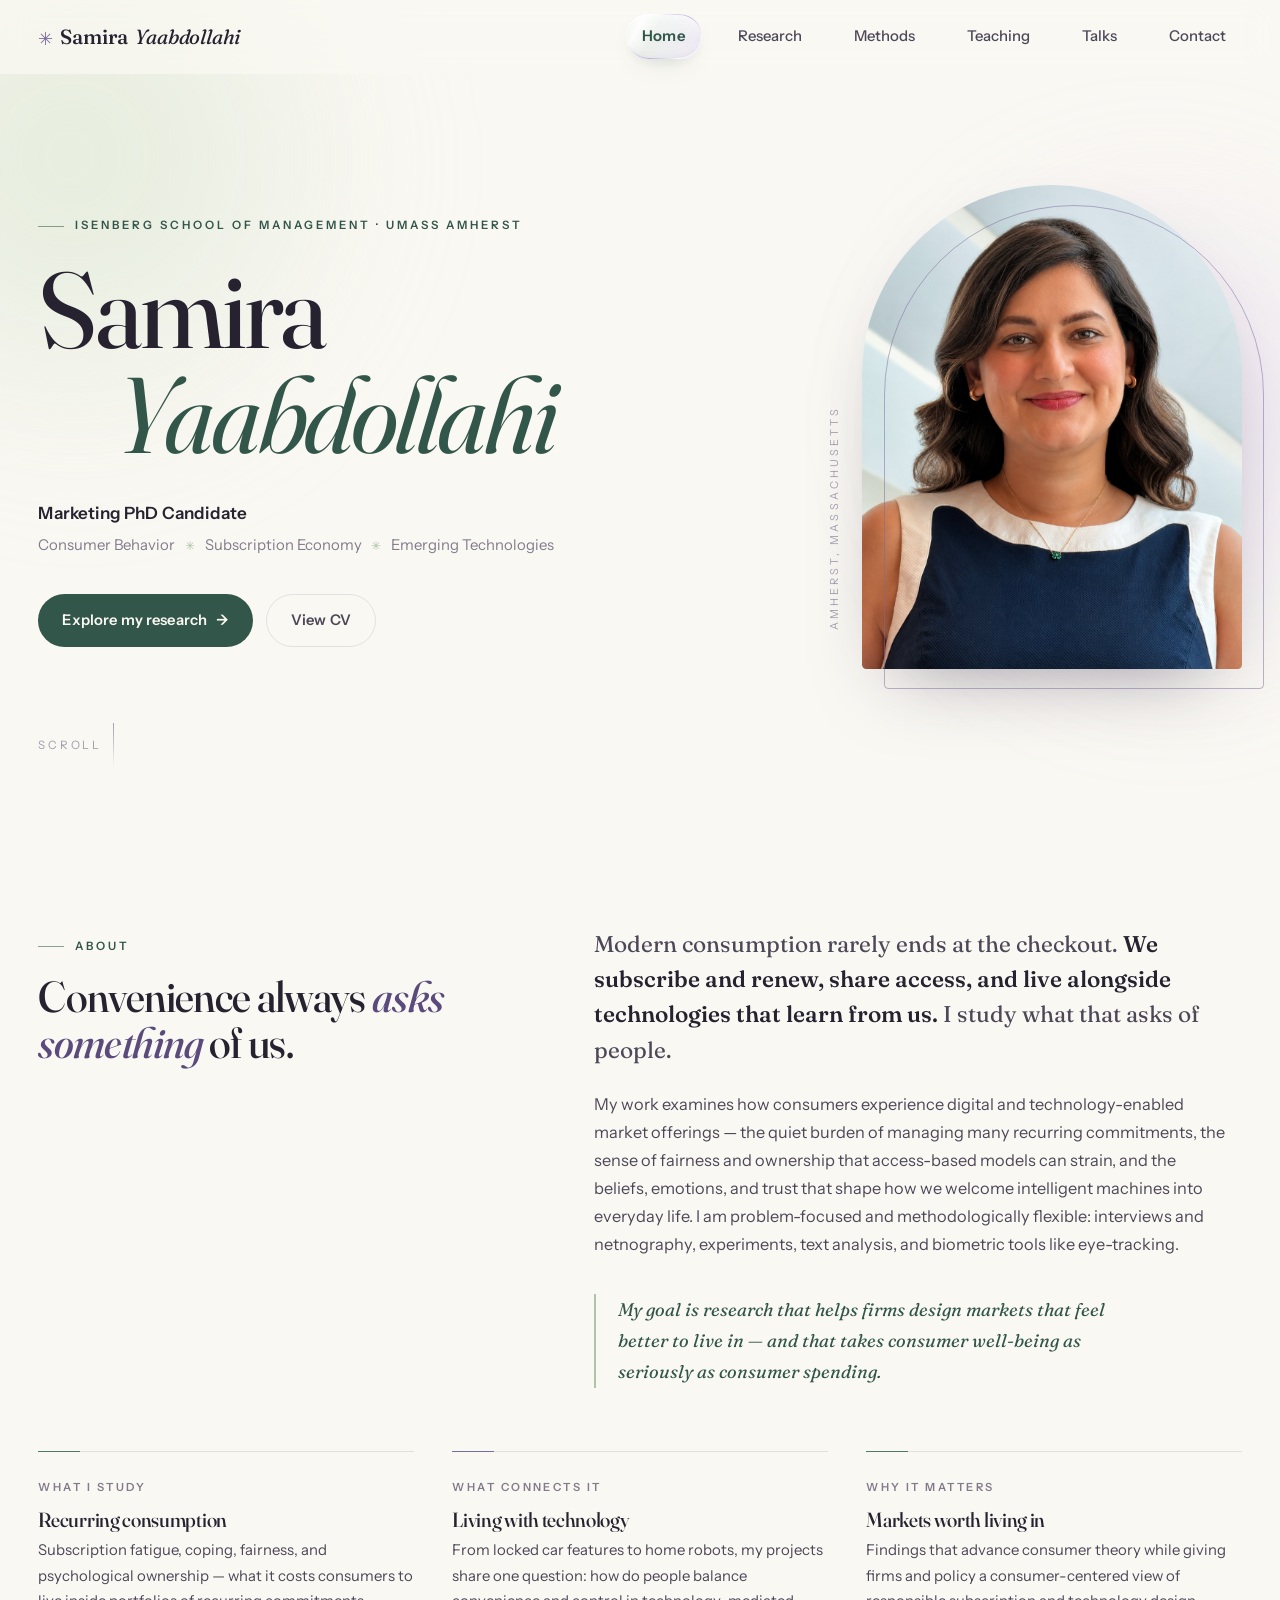
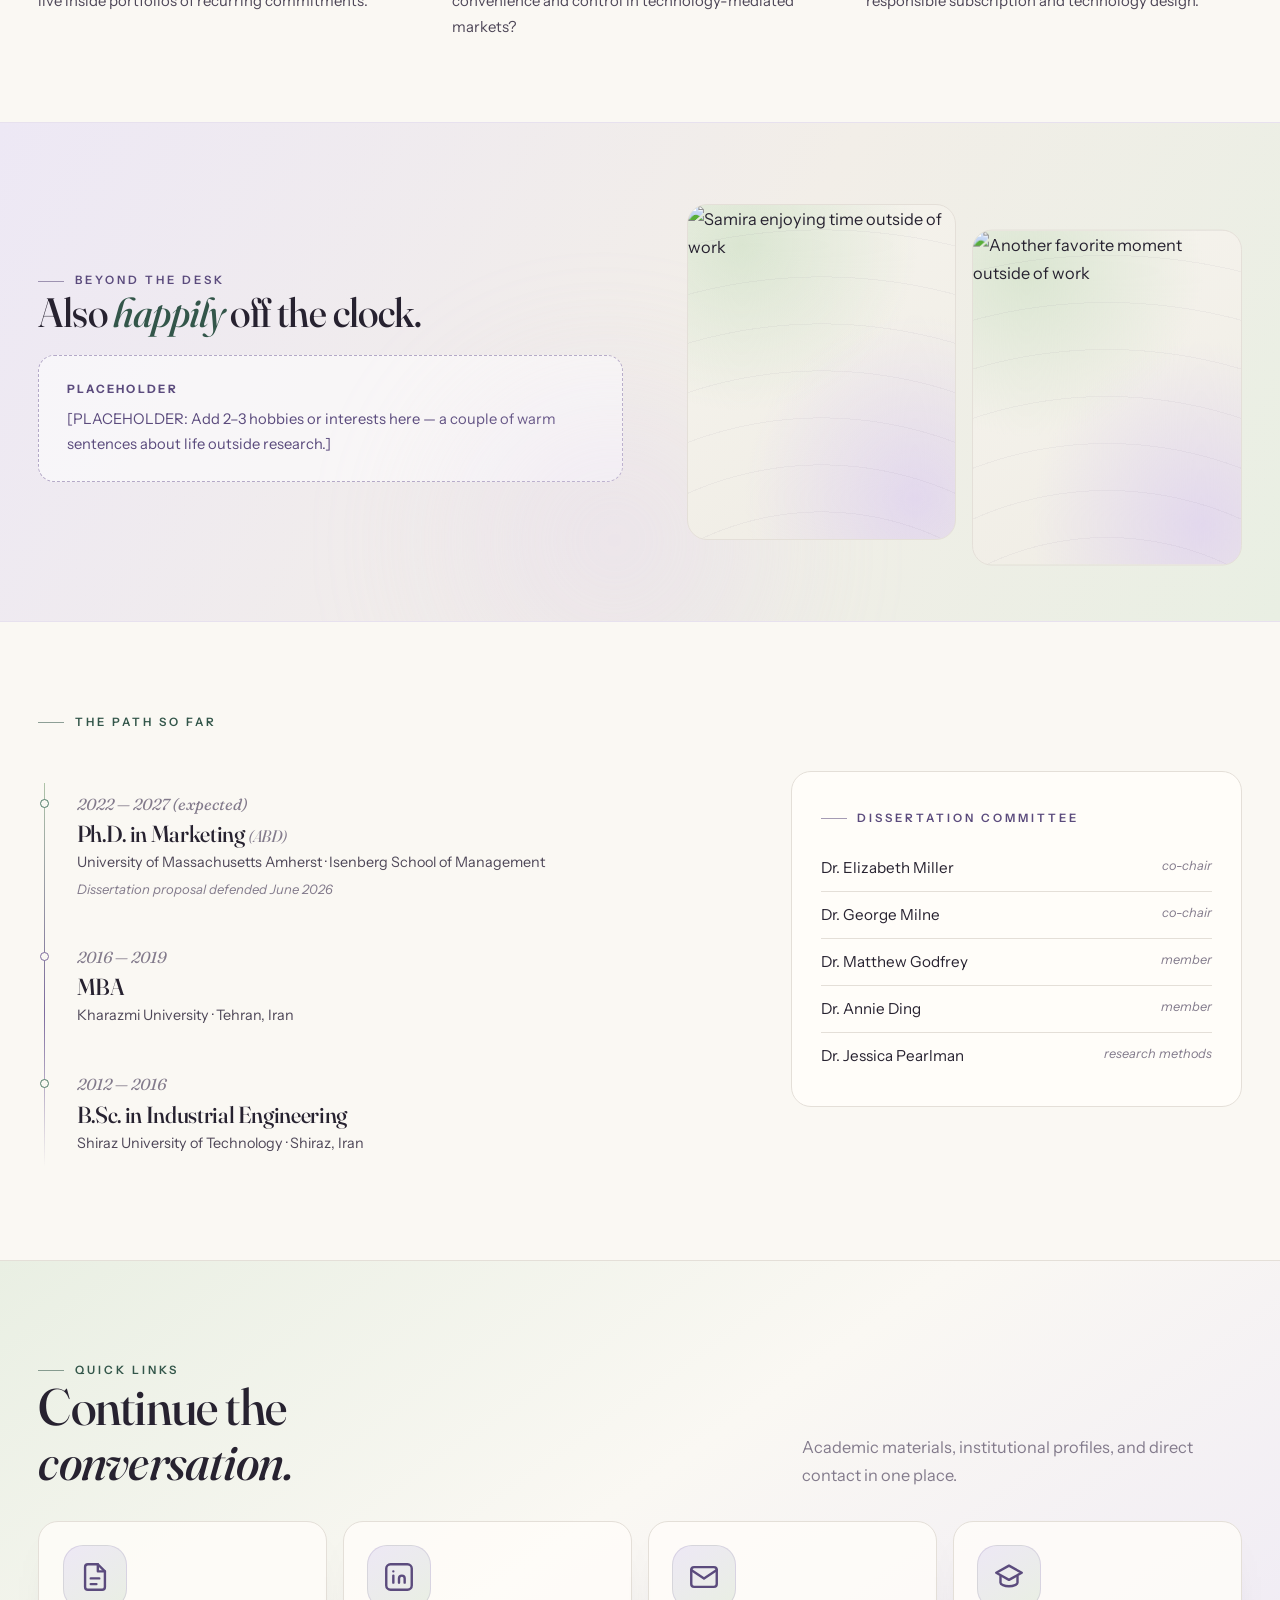
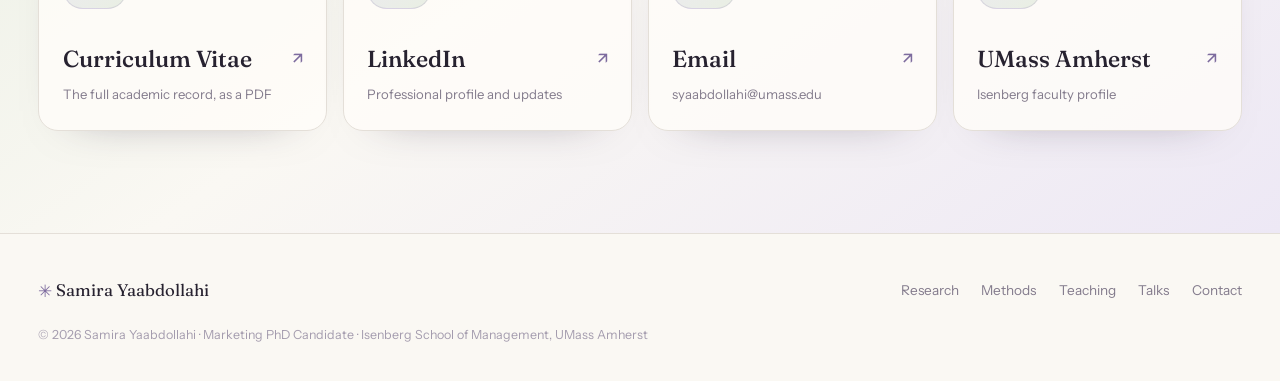
==== index.html @ 3a6f41dc "Update index.html" ====
<!doctype html>
<html lang="en">
<head>
  <meta charset="utf-8" />
  <meta name="viewport" content="width=device-width, initial-scale=1" />
  <script>document.documentElement.classList.add('js');</script>

  <title>Samira Yaabdollahi — Marketing PhD Candidate, UMass Amherst</title>
  <meta name="description" content="Samira Yaabdollahi is a Marketing PhD candidate at the Isenberg School of Management, UMass Amherst, studying the subscription economy, consumer behavior, and emerging technologies." />
  <meta name="author" content="Samira Yaabdollahi" />
  <!-- [EDIT] set the live URL once the site is deployed to GitHub Pages -->
  <meta property="og:title" content="Samira Yaabdollahi — Marketing PhD Candidate" />
  <meta property="og:description" content="Research on the subscription economy, consumer behavior, and emerging technologies." />
  <meta property="og:type" content="website" />
  <meta property="og:url" content="https://[your-username].github.io/" />
  <!-- [FAVICON PLACEHOLDER] replace assets/images/favicon.svg with your own mark if you like -->
  <link rel="icon" href="assets/images/favicon.svg" type="image/svg+xml" />

  <link rel="preconnect" href="https://fonts.googleapis.com" />
  <link rel="preconnect" href="https://fonts.gstatic.com" crossorigin />
  <link href="https://fonts.googleapis.com/css2?family=Fraunces:ital,opsz,wght@0,9..144,300..700;1,9..144,300..700&family=Instrument+Sans:ital,wght@0,400..700;1,400..700&display=swap" rel="stylesheet" />
  <link rel="stylesheet" href="assets/css/main.css" />
</head>
<body class="page-home">

  <!-- ===================== HEADER ===================== -->
  <header class="site-header">
    <div class="header-inner">
      <a class="wordmark" href="index.html"><span class="mark">✳</span>Samira <em>Yaabdollahi</em></a>

      <nav class="nav-links" aria-label="Primary">
        <a href="index.html">Home</a>
        <a href="research.html">Research</a>
        <a href="methods.html">Methods</a>
        <a href="teaching.html">Teaching</a>
        <a href="talks.html">Talks</a>
        <a href="contact.html">Contact</a>
      </nav>

      <button class="menu-btn" aria-label="Open menu" aria-expanded="false"><span></span><span></span></button>
    </div>
  </header>

  <!-- mobile menu -->
  <nav class="mobile-menu" aria-label="Mobile">
    <a class="mm-link" href="index.html">Home <small>01</small></a>
    <a class="mm-link" href="research.html">Research <small>02</small></a>
    <a class="mm-link" href="methods.html">Methods <small>03</small></a>
    <a class="mm-link" href="teaching.html">Teaching <small>04</small></a>
    <a class="mm-link" href="talks.html">Talks <small>05</small></a>
    <a class="mm-link" href="contact.html">Contact <small>06</small></a>
  </nav>

  <div id="page">
  <main>

    <!-- ===================== HERO ===================== -->
    <section class="hero">
      <div class="blob blob-sage" style="width:560px;height:560px;top:-8%;left:-12%" data-parallax="0.05"></div>
      <div class="blob blob-lav" style="width:520px;height:520px;top:22%;right:-10%" data-parallax="0.1"></div>

      <div class="wrap hero-grid">
        <div class="hero-name">
          <span class="kicker hero-hello" data-reveal>Isenberg School of Management · UMass Amherst</span>
          <h1 data-reveal style="--d:.08s">Samira<span class="l2">Yaabdollahi</span></h1>
          <div class="hero-role" data-reveal style="--d:.16s">
            <p class="r1">Marketing PhD Candidate</p>
            <p class="r2">Consumer Behavior <span class="mark">✳</span> Subscription Economy <span class="mark">✳</span> Emerging Technologies</p>
          </div>
          <div class="hero-ctas" data-reveal style="--d:.24s">
            <a class="btn btn-solid" href="research.html">Explore my research <span class="arr">→</span></a>
            <a class="btn btn-line" href="assets/samira-yaabdollahi-cv.pdf">View CV</a>
          </div>
        </div>

        <div class="hero-portrait" data-reveal="right" style="--d:.12s">
          <div class="portrait-frame" aria-hidden="true"></div>
          <span class="portrait-caption">Amherst, Massachusetts</span>
          <!-- ============================================================
               [PORTRAIT PLACEHOLDER — samira-portrait.jpg]
               Replace this .ph block with:
               <div class="portrait-arch">
                 <img src="assets/images/samira-portrait.jpg"
                      alt="Portrait of Samira Yaabdollahi"
                      style="width:100%;height:100%;object-fit:cover" />
               </div>
               Recommended: a 4:5 portrait, at least 900px wide.
               ============================================================ -->
          <div class="portrait-arch">
            <img src="assets/images/samira-portrait.PNG"
             alt="Portrait of Samira Yaabdollahi"
             style="width:100%;height:100%;object-fit:cover" />
          </div>
        </div>
      </div>

      <div class="wrap"><span class="hero-scrollcue">Scroll</span></div>
    </section>

    <!-- ===================== INTRO ===================== -->
    <section class="section">
      <div class="wrap intro-grid">
        <div class="intro-left" data-reveal>
          <span class="kicker">About</span>
          <h2>Convenience always <em>asks something</em> of us.</h2>
        </div>
        <div data-reveal style="--d:.1s">
          <p class="intro-lede">Modern consumption rarely ends at the checkout. <strong>We subscribe and renew, share access, and live alongside technologies that learn from us.</strong> I study what that asks of people.</p>
          <p class="intro-body">My work examines how consumers experience digital and technology-enabled market offerings — the quiet burden of managing many recurring commitments, the sense of fairness and ownership that access-based models can strain, and the beliefs, emotions, and trust that shape how we welcome intelligent machines into everyday life. I am problem-focused and methodologically flexible: interviews and netnography, experiments, text analysis, and biometric tools like eye-tracking.</p>
          <p class="intro-thesis">My goal is research that helps firms design markets that feel better to live in — and that takes consumer well-being as seriously as consumer spending.</p>
        </div>
      </div>

      <div class="wrap frags">
        <div class="frag" data-reveal>
          <span class="f-k">What I study</span>
          <h3>Recurring consumption</h3>
          <p>Subscription fatigue, coping, fairness, and psychological ownership — what it costs consumers to live inside portfolios of recurring commitments.</p>
        </div>
        <div class="frag" data-reveal style="--d:.12s">
          <span class="f-k">What connects it</span>
          <h3>Living with technology</h3>
          <p>From locked car features to home robots, my projects share one question: how do people balance convenience and control in technology-mediated markets?</p>
        </div>
        <div class="frag" data-reveal style="--d:.24s">
          <span class="f-k">Why it matters</span>
          <h3>Markets worth living in</h3>
          <p>Findings that advance consumer theory while giving firms and policy a consumer-centered view of responsible subscription and technology design.</p>
        </div>
      </div>
    </section>

    <!-- ===================== BEYOND RESEARCH ===================== -->
    <section class="section beyond grain">
      <div class="blob blob-lav" style="width:420px;height:420px;bottom:-30%;left:30%;opacity:.4" data-parallax="0.06"></div>
      <div class="wrap beyond-grid">
        <div data-reveal>
          <span class="kicker k-violet">Beyond the desk</span>
          <h2>Also <em>happily</em> off the clock.</h2>
          <!-- ============================================================
               [PLACEHOLDER — PERSONAL INTERESTS]
               Add 2–3 sentences about hobbies and life outside research.
               Nothing was invented here; replace the block below with the
               real thing. Example shape:
               "When I'm not interviewing subscribers, you'll find me …"
               ============================================================ -->
          <div class="beyond-ph" style="margin-top:1.3rem">
            <b>Placeholder</b>
            [PLACEHOLDER: Add 2–3 hobbies or interests here — a couple of warm sentences about life outside research.]
          </div>
        </div>
        <div class="beyond-photos" data-reveal style="--d:.12s">
  <div class="ph">
    <img
          src="assets/images/beyond-01.HEIC"
          alt="Samira enjoying time outside of work"
          style="position:absolute; inset:0; width:100%; height:100%; object-fit:cover; z-index:1;"
            />
          </div>

            <div class="ph">
              <img
              src="assets/images/beyond-02.HEIC"
              alt="Another favorite moment outside of work"
              style="position:absolute; inset:0; width:100%; height:100%; object-fit:cover; z-index:1;"
            />
          </div>
        </div>
      </div>
    </section>

    <!-- ===================== EDUCATION + COMMITTEE ===================== -->
    <section class="section">
      <div class="wrap">
        <span class="kicker" data-reveal>The path so far</span>
        <div class="edu-wrap" style="margin-top:2.4rem">
          <div class="edu-line">
            <div class="edu-item" data-reveal>
              <span class="e-yr">2022 — 2027 (expected)</span>
              <h3>Ph.D. in Marketing <span class="serif-i" style="color:var(--muted);font-size:.72em">(ABD)</span></h3>
              <p class="e-place">University of Massachusetts Amherst · Isenberg School of Management</p>
              <p class="e-note">Dissertation proposal defended June 2026</p>
            </div>
            <div class="edu-item" data-reveal style="--d:.1s">
              <span class="e-yr">2016 — 2019</span>
              <h3>MBA</h3>
              <p class="e-place">Kharazmi University · Tehran, Iran</p>
            </div>
            <div class="edu-item" data-reveal style="--d:.2s">
              <span class="e-yr">2012 — 2016</span>
              <h3>B.Sc. in Industrial Engineering</h3>
              <p class="e-place">Shiraz University of Technology · Shiraz, Iran</p>
            </div>
          </div>

          <aside class="committee" data-reveal style="--d:.15s">
            <span class="kicker k-violet">Dissertation committee</span>
            <ul>
              <li>Dr. Elizabeth Miller <span>co-chair</span></li>
              <li>Dr. George Milne <span>co-chair</span></li>
              <li>Dr. Matthew Godfrey <span>member</span></li>
              <li>Dr. Annie Ding <span>member</span></li>
              <li>Dr. Jessica Pearlman <span>research methods</span></li>
            </ul>
          </aside>
        </div>
      </div>
    </section>

    <!-- ===================== QUICK LINKS CLOSING ===================== -->
    <section class="quick-closing">
      <div class="wrap">
        <div class="quick-closing-head" data-reveal>
          <div><span class="kicker">Quick links</span><h2>Continue the <em>conversation.</em></h2></div>
          <p>Academic materials, institutional profiles, and direct contact in one place.</p>
        </div>
        <div class="quick-grid" data-reveal>
          <a class="quick-card" href="assets/samira-yaabdollahi-cv.pdf">
            <span class="quick-icon" aria-hidden="true"><svg viewBox="0 0 24 24" fill="none" stroke="currentColor" stroke-width="1.7" stroke-linecap="round" stroke-linejoin="round"><path d="M14 3H7a2 2 0 0 0-2 2v14a2 2 0 0 0 2 2h10a2 2 0 0 0 2-2V8z"/><path d="M14 3v5h5"/><path d="M9 13h6M9 17h4"/></svg></span>
            <span><span class="q-label">Curriculum Vitae</span><span class="q-desc">The full academic record, as a PDF</span></span>
          </a>
          <a class="quick-card" href="#">
            <span class="quick-icon" aria-hidden="true"><svg viewBox="0 0 24 24" fill="none" stroke="currentColor" stroke-width="1.7" stroke-linecap="round" stroke-linejoin="round"><rect x="3" y="3" width="18" height="18" rx="3"/><path d="M8 11v5M8 8v.01M12 16v-3a2 2 0 0 1 4 0v3"/></svg></span>
            <span><span class="q-label">LinkedIn</span><span class="q-desc">Professional profile and updates</span></span>
          </a>
          <a class="quick-card" href="mailto:syaabdollahi@umass.edu">
            <span class="quick-icon" aria-hidden="true"><svg viewBox="0 0 24 24" fill="none" stroke="currentColor" stroke-width="1.7" stroke-linecap="round" stroke-linejoin="round"><rect x="3" y="5" width="18" height="14" rx="2"/><path d="m3 7 9 6 9-6"/></svg></span>
            <span><span class="q-label">Email</span><span class="q-desc">syaabdollahi@umass.edu</span></span>
          </a>
          <a class="quick-card" href="https://www.isenberg.umass.edu/people/samira-yaabdollahi">
            <span class="quick-icon" aria-hidden="true"><svg viewBox="0 0 24 24" fill="none" stroke="currentColor" stroke-width="1.7" stroke-linecap="round" stroke-linejoin="round"><path d="m12 4 9 5-9 5-9-5z"/><path d="M6 11.5V16c0 1.2 2.7 2.5 6 2.5s6-1.3 6-2.5v-4.5"/></svg></span>
            <span><span class="q-label">UMass Amherst</span><span class="q-desc">Isenberg faculty profile</span></span>
          </a>
        </div>
      </div>
    </section>
  </main>

  <!-- ===================== FOOTER ===================== -->
  <footer class="site-footer">
    <div class="wrap foot-inner">
      <span class="foot-name"><span class="mark">✳</span> Samira Yaabdollahi</span>
      <div class="foot-links">
        <a href="research.html">Research</a>
        <a href="methods.html">Methods</a>
        <a href="teaching.html">Teaching</a>
        <a href="talks.html">Talks</a>
        <a href="contact.html">Contact</a>
      </div>
      <p class="foot-copy">© <span data-year></span> Samira Yaabdollahi · Marketing PhD Candidate · Isenberg School of Management, UMass Amherst</p>
    </div>
  </footer>
  </div><!-- /#page -->

  <script src="assets/js/main.js"></script>
</body>
</html>
---- assets/css/main.css ----
/* ============================================================
   SAMIRA YAABDOLLAHI — personal academic site
   Design concept: "the thread"
   A thin recurring line — an echo of recurring consumption —
   weaves through ivory pages washed with sage and lavender.
   Fraunces (display serif) + Instrument Sans (text).
   ============================================================ */

/* ---------- design tokens ---------- */
:root{
  /* grounds */
  --ivory:#faf8f3;
  --paper:#fffdf9;
  --mist:#f2f0ea;

  /* ink */
  --ink:#272230;
  --ink-2:#4e4758;
  --muted:#837b8c;
  --faint:#a49cae;

  /* hairlines */
  --line:#e4dfd8;
  --line-soft:rgba(72,60,88,.12);

  /* greens */
  --sage:#aec3a8;
  --sage-wash:#e9efe3;
  --euca:#4f7a68;
  --euca-ink:#33564a;
  --euca-deep2:#203d33;

  /* purples */
  --lav:#cfc3e3;
  --lav-wash:#ede8f5;
  --violet:#7d6b9e;
  --violet-ink:#5b4b7d;
  --plum:#4a3859;
  --plum-deep:#2e2440;

  /* research stream coding */
  --stream-sub:#3f6d5c;      /* subscription economy — eucalyptus */
  --stream-tech:#6f5d92;     /* emerging technologies — dusty violet */

  --font-display:"Fraunces", "Iowan Old Style", Georgia, serif;
  --font-text:"Instrument Sans", "Avenir Next", "Segoe UI", sans-serif;

  --header-h:74px;
  --radius:20px;
  --arch:999px 999px 22px 22px;

  --ease-out:cubic-bezier(.22,.8,.24,1);
}

/* ---------- reset / base ---------- */
*,*::before,*::after{box-sizing:border-box;margin:0;padding:0}
html{scroll-behavior:smooth}
body{
  font-family:var(--font-text);
  font-size:1.02rem;
  color:var(--ink);
  background:var(--ivory);
  line-height:1.72;
  -webkit-font-smoothing:antialiased;
  text-rendering:optimizeLegibility;
  overflow-x:clip;
}
img{max-width:100%;display:block}
a{color:inherit;text-decoration:none}
ul{list-style:none}
button{font:inherit;background:none;border:0;cursor:pointer;color:inherit}
::selection{background:#ddd3ec;color:var(--ink)}
:focus-visible{outline:2.5px solid var(--violet);outline-offset:3px;border-radius:6px}

h1,h2,h3,h4{
  font-family:var(--font-display);
  font-weight:480;
  line-height:1.06;
  letter-spacing:-.015em;
  font-variation-settings:"opsz" 90;
}
em,i{font-style:italic}
.serif-i{font-family:var(--font-display);font-style:italic;font-weight:430}

/* layout helpers */
.wrap{width:min(1560px,94vw);margin-inline:auto}
.wrap-tight{width:min(780px,92vw);margin-inline:auto}
main p{max-width:72ch}

/* small-caps kicker with thread tick */
.kicker{
  display:inline-flex;align-items:center;gap:.65rem;
  font-size:.72rem;font-weight:600;letter-spacing:.26em;text-transform:uppercase;
  color:var(--euca-ink);
}
.kicker::before{
  content:"";width:26px;height:1px;background:currentColor;opacity:.55;
}
.kicker.k-violet{color:var(--violet-ink)}
.kicker.k-ivory{color:#ded4ea}

/* the recurring asterisk mark ✳ — a tiny “subscription renews” glyph */
.mark{
  display:inline-block;font-family:var(--font-display);
  color:var(--violet);font-weight:400;transform:translateY(.03em);
}

/* buttons */
.btn{
  display:inline-flex;align-items:center;gap:.55rem;
  font-size:.92rem;font-weight:600;letter-spacing:.01em;
  padding:.8rem 1.5rem;border-radius:999px;
  transition:transform .25s var(--ease-out),background .25s,color .25s,border-color .25s,box-shadow .25s;
}
.btn:hover{transform:translateY(-2px)}
.btn-solid{background:var(--euca-ink);color:var(--ivory)}
.btn-solid:hover{background:var(--euca-deep2);box-shadow:0 10px 26px -14px rgba(32,61,51,.55)}
.btn-line{border:1px solid var(--line-soft);color:var(--ink-2);background:transparent}
.btn-line:hover{border-color:var(--violet);color:var(--violet-ink)}
.btn .arr{transition:transform .25s var(--ease-out)}
.btn:hover .arr{transform:translateX(3px)}

/* ============================================================
   DECOR — soft washes, threads, grain
   ============================================================ */
.blob{
  position:absolute;border-radius:50%;pointer-events:none;z-index:0;
  filter:blur(64px);opacity:.55;
}
.blob-sage{background:radial-gradient(circle at 40% 40%,#cfe0c6,transparent 70%)}
.blob-lav{background:radial-gradient(circle at 55% 45%,#ded1f0,transparent 70%)}
.blob-plum{background:radial-gradient(circle at 50% 50%,#c3b2d6,transparent 72%)}

.thread{position:absolute;pointer-events:none;z-index:0}
.thread path{fill:none;stroke-width:1.1}

/* faint paper grain over washes (pure CSS, very subtle) */
.grain::after{
  content:"";position:absolute;inset:0;pointer-events:none;opacity:.35;mix-blend-mode:soft-light;
  background-image:radial-gradient(rgba(40,30,50,.16) .5px,transparent .6px);
  background-size:9px 9px;
}

/* ============================================================
   HEADER / NAV
   ============================================================ */
.site-header{
  position:fixed;inset:0 0 auto 0;z-index:80;height:var(--header-h);
  display:flex;align-items:center;
  background:color-mix(in srgb,var(--ivory) 72%,transparent);
  -webkit-backdrop-filter:blur(16px) saturate(1.15);
  backdrop-filter:blur(16px) saturate(1.15);
  border-bottom:1px solid transparent;
  transition:border-color .3s,background .3s;
}
.site-header.scrolled{border-bottom-color:var(--line);background:color-mix(in srgb,var(--ivory) 88%,transparent)}
.header-inner{width:min(1560px,94vw);margin-inline:auto;display:flex;align-items:center;gap:1.5rem}

.wordmark{
  font-family:var(--font-display);font-size:1.28rem;font-weight:520;letter-spacing:-.01em;
  display:inline-flex;align-items:baseline;gap:.45rem;
}
.wordmark .mark{font-size:.9em}
.wordmark em{font-weight:430}

/* ---------- active page: frosted glass capsule ----------
   ::before is the glass itself — a blurred, saturated backdrop under a faint
   sage→lavender wash, with one diagonal specular sweep across it.
   ::after is the rim: a crisp 1px gradient ring drawn with a two-layer mask,
   opaque the whole way around so no edge softens or fades out.
   ------------------------------------------------------- */
.nav-links{display:flex;align-items:center;gap:1.25rem;margin-left:auto}
.nav-links a{
  --glass-filter:blur(10px) saturate(1.75) brightness(1.05);
  --glass-body:linear-gradient(180deg,rgba(255,255,255,.6) 0%,rgba(255,255,255,.16) 58%,rgba(255,255,255,.32) 100%);
  --glass-wash:linear-gradient(112deg,rgba(190,220,188,.42) 0%,rgba(211,195,239,.40) 100%);
  --glass-sheen:rgba(255,255,255,.9);
  --glass-rim-hi:rgba(255,255,255,1);
  --glass-rim-mid:rgba(255,255,255,.46);
  --glass-rim-tint:rgba(191,173,222,.9);
  --glass-rim-foot:rgba(255,255,255,.78);
  --glass-cast:rgba(88,132,110,.30);
  --glass-cast-2:rgba(112,92,150,.24);
  --glass-lip:rgba(255,255,255,.95);
  --glass-floor:rgba(84,66,112,.26);
  position:relative;isolation:isolate;font-size:.93rem;font-weight:500;color:var(--ink-2);
  padding:.6rem 1rem;border-radius:999px;
  transition:color .32s var(--ease-out),letter-spacing .32s var(--ease-out);
}
.nav-links a:hover:not([aria-current="page"]){color:var(--euca-ink)}
.nav-links a:focus-visible{outline:2px solid var(--euca);outline-offset:3px;border-radius:999px}

/* the glass */
.nav-links a::before{
  content:"";position:absolute;inset:0;z-index:-2;pointer-events:none;border-radius:inherit;
  background:
    linear-gradient(118deg,transparent 3%,var(--glass-sheen) 19%,transparent 38%),
    var(--glass-body),
    var(--glass-wash);
  -webkit-backdrop-filter:var(--glass-filter);
  backdrop-filter:var(--glass-filter);
  box-shadow:
    0 12px 26px -14px var(--glass-cast),
    0 5px 16px -10px var(--glass-cast-2),
    inset 0 7px 14px -10px var(--glass-lip),
    inset 0 -7px 14px -11px var(--glass-floor);
  opacity:0;transform:scale(.84);
  transition:opacity .34s ease,transform .55s var(--ease-out);
}
/* the rim — 1px, fully opaque all around */
.nav-links a::after{
  content:"";position:absolute;inset:0;z-index:-1;pointer-events:none;border-radius:inherit;
  padding:1px;
  background:linear-gradient(135deg,
    var(--glass-rim-hi) 0%,
    var(--glass-rim-mid) 28%,
    var(--glass-rim-tint) 55%,
    var(--glass-rim-hi) 82%,
    var(--glass-rim-foot) 100%);
  -webkit-mask:linear-gradient(#000 0 0) content-box,linear-gradient(#000 0 0);
  -webkit-mask-composite:xor;
  mask:linear-gradient(#000 0 0) content-box,linear-gradient(#000 0 0);
  mask-composite:exclude;
  opacity:0;transform:scale(.84);
  transition:opacity .3s ease,transform .55s var(--ease-out);
}
/* a whisper of the same glass on hover — no rim, so the active page still wins */
.nav-links a:hover:not([aria-current="page"])::before{opacity:.34;transform:scale(1)}

.nav-links a[aria-current="page"]{
  color:var(--euca-ink);font-weight:620;letter-spacing:.006em;
}
.nav-links a[aria-current="page"]::before,
.nav-links a[aria-current="page"]::after{opacity:1;transform:scale(1)}

/* hamburger */
.menu-btn{display:none;margin-left:auto;width:44px;height:44px;position:relative;z-index:95}
.menu-btn span{
  position:absolute;left:10px;right:10px;height:1.6px;background:var(--ink);border-radius:2px;
  transition:transform .35s var(--ease-out),top .35s var(--ease-out),opacity .3s;
}
.menu-btn span:nth-child(1){top:17px}
.menu-btn span:nth-child(2){top:26px}
body.menu-open .menu-btn span:nth-child(1){top:21.5px;transform:rotate(45deg)}
body.menu-open .menu-btn span:nth-child(2){top:21.5px;transform:rotate(-45deg)}

/* mobile menu overlay */
.mobile-menu{
  position:fixed;inset:0;z-index:90;display:flex;flex-direction:column;justify-content:center;
  padding:6rem 8vw 3rem;
  background:linear-gradient(160deg,#f4f1ea 0%,#ece7f2 55%,#e7ede2 100%);
  opacity:0;visibility:hidden;transition:opacity .4s,visibility .4s;
}
body.menu-open .mobile-menu{opacity:1;visibility:visible}
.mobile-menu a.mm-link{
  font-family:var(--font-display);font-size:clamp(2rem,9vw,3rem);font-weight:460;line-height:1.35;
  position:relative;isolation:isolate;color:var(--ink);display:inline-flex;align-items:baseline;gap:1rem;
  padding:.28rem 1.1rem;margin-left:-1.1rem;border-radius:999px;
  opacity:0;transform:translateY(18px);transition:opacity .45s var(--ease-out),transform .45s var(--ease-out),color .3s;
}
.mobile-menu a.mm-link:hover{color:var(--euca-ink)}
/* the same glass, scaled up for the overlay */
.mobile-menu a.mm-link::before{
  content:"";position:absolute;inset:0;z-index:-1;pointer-events:none;border-radius:inherit;
  background:
    linear-gradient(118deg,transparent 4%,rgba(255,255,255,.86) 21%,transparent 40%),
    linear-gradient(180deg,rgba(255,255,255,.72) 0%,rgba(255,255,255,.2) 58%,rgba(255,255,255,.34) 100%),
    linear-gradient(112deg,rgba(196,222,194,.46) 0%,rgba(213,198,239,.44) 100%);
  -webkit-backdrop-filter:blur(12px) saturate(1.7) brightness(1.04);
  backdrop-filter:blur(12px) saturate(1.7) brightness(1.04);
  box-shadow:
    0 16px 34px -20px rgba(88,132,110,.4),
    0 6px 20px -12px rgba(112,92,150,.3),
    inset 0 0 0 1px rgba(255,255,255,.7),
    inset 0 9px 18px -12px rgba(255,255,255,.95),
    inset 0 -9px 18px -14px rgba(84,66,112,.3);
  opacity:0;transform:scale(.9);transform-origin:14% 50%;
  transition:opacity .35s ease,transform .55s var(--ease-out);
}
.mobile-menu a.mm-link[aria-current="page"]{
  color:var(--euca-ink);font-style:normal;font-weight:590;letter-spacing:.012em;
}
.mobile-menu a.mm-link[aria-current="page"]::before{opacity:1;transform:scale(1)}
.mobile-menu a.mm-link[aria-current="page"]::after{
  content:"Current";font-family:var(--font-text);font-style:normal;
  font-size:.62rem;font-weight:700;letter-spacing:.16em;text-transform:uppercase;
  color:var(--violet-ink);border-bottom:1px solid color-mix(in srgb,var(--violet-ink) 58%,transparent);
  padding:.15rem 0 .08rem;margin-left:auto;
}
.mobile-menu a.mm-link small{font-family:var(--font-text);font-size:.7rem;letter-spacing:.22em;color:var(--muted)}
body.menu-open .mm-link{opacity:1;transform:none}
body.menu-open .mm-link:nth-child(1){transition-delay:.05s}
body.menu-open .mm-link:nth-child(2){transition-delay:.1s}
body.menu-open .mm-link:nth-child(3){transition-delay:.15s}
body.menu-open .mm-link:nth-child(4){transition-delay:.2s}
body.menu-open .mm-link:nth-child(5){transition-delay:.25s}
body.menu-open .mm-link:nth-child(6){transition-delay:.3s}
/* ============================================================
   FOOTER
   ============================================================ */
.site-footer{position:relative;border-top:1px solid var(--line);padding:2.6rem 0 2.2rem;background:var(--ivory)}
.foot-inner{display:flex;flex-wrap:wrap;gap:1.2rem 2.4rem;align-items:center}
.foot-name{font-family:var(--font-display);font-size:1.05rem}
.foot-links{display:flex;gap:1.4rem;flex-wrap:wrap;margin-left:auto}
.foot-links a{font-size:.85rem;color:var(--muted);transition:color .2s}
.foot-links a:hover{color:var(--violet-ink)}
.foot-resources{
  width:100%;display:flex;flex-wrap:wrap;gap:.65rem 1.2rem;
  padding-top:1rem;border-top:1px solid var(--line);
}
.foot-resources a{
  display:inline-flex;align-items:center;gap:.42rem;font-size:.84rem;font-weight:600;
  color:var(--ink-2);transition:color .2s,transform .2s var(--ease-out);
}
.foot-resources a:hover{color:var(--violet-ink);transform:translateY(-1px)}
.foot-resources svg{width:19px;height:19px;color:var(--violet)}
.foot-copy{width:100%;font-size:.78rem;color:var(--faint)}

/* ============================================================
   SCROLL REVEAL + MOTION
   ============================================================ */
[data-reveal]{opacity:1;transform:none}
.js [data-reveal]{opacity:0;transform:translateY(26px);transition:opacity .8s var(--ease-out),transform .8s var(--ease-out);transition-delay:var(--d,0s)}
.js [data-reveal].revealed{opacity:1;transform:none}
.js [data-reveal="left"]{transform:translateX(-30px)}
.js [data-reveal="right"]{transform:translateX(30px)}
.js [data-reveal="fade"]{transform:none}
.js [data-reveal].revealed{transform:none}

[data-parallax]{will-change:transform}

/* ============================================================
   SHARED — photo placeholders that still look intentional
   Replace each with a real <img>; the filename is printed on it.
   ============================================================ */
.ph{
  position:relative;overflow:hidden;border-radius:var(--radius);
  background:
    radial-gradient(120% 90% at 20% 12%,rgba(207,224,198,.7),transparent 55%),
    radial-gradient(110% 95% at 85% 88%,rgba(222,209,240,.75),transparent 58%),
    linear-gradient(150deg,#f6f4ee,#efece4);
  border:1px solid var(--line);
  display:flex;align-items:center;justify-content:center;
}
.ph::before{ /* concentric arc etching */
  content:"";position:absolute;inset:-40%;
  background:repeating-radial-gradient(circle at 50% 120%,transparent 0 46px,rgba(90,75,110,.05) 46px 47px);
}
.ph-arch{border-radius:var(--arch)}
.ph-tag{
  position:relative;z-index:1;display:flex;flex-direction:column;align-items:center;gap:.55rem;
  color:#8d8496;text-align:center;padding:1rem;
}
.ph-tag svg{width:22px;height:22px;opacity:.55}
.ph-tag .f{font-size:.72rem;letter-spacing:.08em;font-weight:600}
.ph-tag .n{font-size:.68rem;color:#a59cb0;max-width:22ch;line-height:1.45}

/* stream tags */
.stream-tag{
  display:inline-flex;align-items:center;gap:.5rem;
  font-size:.7rem;font-weight:600;letter-spacing:.2em;text-transform:uppercase;
}
.stream-tag::before{content:"";width:8px;height:8px;border-radius:50%;background:currentColor;opacity:.85}
.stream-sub{color:var(--stream-sub)}
.stream-tech{color:var(--stream-tech)}
.stream-plain{color:var(--muted)}
.stream-plain::before{opacity:.4}

/* generic section spacing */
.section{position:relative;padding:clamp(4.5rem,9vh,7rem) 0}

/* oversized ghost folio numbers */
.folio{
  font-family:var(--font-display);font-weight:400;line-height:.8;
  color:transparent;-webkit-text-stroke:1.1px rgba(109,93,140,.4);
  font-variation-settings:"opsz" 144;
  user-select:none;
}

/* ============================================================
   ============  PAGE: HOME  ==================================
   ============================================================ */
.hero{
  position:relative;min-height:min(94vh,900px);
  display:flex;flex-direction:column;justify-content:center;
  padding-top:calc(var(--header-h) + 2rem);
  overflow:visible;
}
.hero-grid{position:relative;display:grid;grid-template-columns:1.25fr .9fr;align-items:center;gap:clamp(1rem,4vw,3rem)}
.hero-name{position:relative;z-index:3}
.hero-hello{margin-bottom:1.3rem}
.hero-name h1{
  font-size:clamp(3.2rem,8.4vw,7.2rem);
  font-weight:430;letter-spacing:-.03em;line-height:.98;
}
.hero-name h1 .l2{
  display:block;font-style:italic;font-weight:380;
  margin-left:clamp(1.5rem,6vw,5.5rem);
  color:var(--euca-ink);
  margin-right:clamp(-6rem,-8vw,-2rem); /* lets the italic surname overlap the portrait */
}
.hero-role{margin-top:2rem;max-width:34rem}
.hero-role .r1{font-size:1.06rem;font-weight:600;letter-spacing:.01em}
.hero-role .r2{margin-top:.3rem;color:var(--muted);font-size:.93rem;display:flex;flex-wrap:wrap;gap:.35rem .6rem;align-items:center}
.hero-role .r2 .mark{color:var(--sage);font-size:.8em}
.hero-ctas{margin-top:2.2rem;display:flex;gap:.8rem;flex-wrap:wrap}

.hero-portrait{position:relative;z-index:2;justify-self:end}
.portrait-arch{
  position:relative;width:clamp(250px,30vw,380px);aspect-ratio:4/5.1;
  border-radius:var(--arch);overflow:hidden;
  box-shadow:0 34px 80px -38px rgba(46,36,64,.5);
}
.portrait-frame{ /* offset echo arch */
  content:"";position:absolute;inset:0;z-index:1;
  transform:translate(22px,20px);
  border:1.2px solid rgba(125,107,158,.5);border-radius:var(--arch);pointer-events:none;
}
.portrait-caption{
  position:absolute;right:calc(100% + 1.1rem);bottom:8%;z-index:2;
  writing-mode:vertical-rl;transform:rotate(180deg);
  font-size:.68rem;letter-spacing:.28em;text-transform:uppercase;color:var(--faint);white-space:nowrap;
}
.hero-scrollcue{
  display:inline-flex;align-items:center;gap:.7rem;margin-top:3.4rem;
  font-size:.72rem;letter-spacing:.24em;text-transform:uppercase;color:var(--faint);
}
.hero-scrollcue::after{content:"";width:1px;height:44px;background:linear-gradient(var(--faint),transparent);animation:cue 2.4s ease-in-out infinite}
@keyframes cue{0%,100%{transform:scaleY(.4);transform-origin:top;opacity:.4}50%{transform:scaleY(1);opacity:1}}

/* intro — editorial two-column */
.intro-grid{display:grid;grid-template-columns:.85fr 1.15fr;gap:clamp(2rem,6vw,5.5rem);align-items:start}
.intro-left h2{font-size:clamp(1.9rem,3.4vw,2.7rem);margin-top:1.1rem;max-width:16ch}
.intro-left h2 em{color:var(--violet-ink)}
.intro-lede{font-family:var(--font-display);font-size:clamp(1.18rem,1.8vw,1.42rem);font-weight:420;line-height:1.55;color:var(--ink-2)}
.intro-lede strong{font-weight:560;color:var(--ink)}
.intro-body{margin-top:1.4rem;color:var(--ink-2);max-width:58ch}
.intro-thesis{
  margin-top:2.2rem;padding-left:1.4rem;border-left:2px solid var(--sage);
  font-family:var(--font-display);font-style:italic;font-size:1.14rem;color:var(--euca-ink);max-width:46ch;
}

/* three fragments */
.frags{margin-top:clamp(3rem,7vh,4.5rem);display:grid;grid-template-columns:repeat(3,1fr);gap:clamp(1.4rem,3vw,2.6rem)}
.frag{position:relative;padding-top:1.2rem;border-top:1px solid var(--line)}
.frag:nth-child(2){transform:translateY(1.6rem)}
.frag:nth-child(3){transform:translateY(3.2rem)}
.frag .f-k{font-size:.7rem;font-weight:600;letter-spacing:.22em;text-transform:uppercase;color:var(--muted)}
.frag h3{font-size:1.28rem;margin:.6rem 0 .5rem;font-weight:500}
.frag p{font-size:.93rem;color:var(--ink-2)}
.frag::before{content:"";position:absolute;top:-1px;left:0;width:42px;height:1px;background:var(--violet)}
.frag:nth-child(odd)::before{background:var(--euca)}

/* beyond research band */
.beyond{
  position:relative;overflow:hidden;
  background:linear-gradient(120deg,var(--lav-wash),#f2eee8 55%,var(--sage-wash));
  border-block:1px solid #e7e1ee;
}
.beyond-grid{display:grid;grid-template-columns:1fr .95fr;gap:clamp(2rem,5vw,4rem);align-items:center}
.beyond h2{font-size:clamp(1.9rem,3.2vw,2.6rem)}
.beyond h2 em{color:var(--euca-ink)}
.beyond p{margin-top:1rem;color:var(--ink-2);max-width:48ch}
.beyond-ph{
  border:1px dashed rgba(125,107,158,.55);border-radius:16px;background:rgba(255,255,255,.55);
  padding:1.5rem 1.7rem;font-size:.92rem;color:var(--violet-ink);
}
.beyond-ph b{display:block;font-size:.72rem;letter-spacing:.2em;text-transform:uppercase;margin-bottom:.4rem}
.beyond-photos{display:flex;gap:1rem}
.beyond-photos .ph{flex:1;aspect-ratio:4/5}
.beyond-photos .ph:nth-child(2){transform:translateY(1.6rem)}

/* education — the thread timeline */
.edu-wrap{position:relative;display:grid;grid-template-columns:1.2fr .8fr;gap:clamp(2.5rem,6vw,5rem)}
.edu-line{position:relative;padding-left:2.4rem}
.edu-line::before{
  content:"";position:absolute;left:6px;top:12px;bottom:12px;width:1px;
  background:linear-gradient(var(--sage),var(--violet) 60%,transparent);
}
.edu-item{position:relative;padding:1.15rem 0 1.5rem}
.edu-item::before{
  content:"";position:absolute;left:calc(-2.4rem + 2px);top:1.72rem;width:9px;height:9px;border-radius:50%;
  background:var(--ivory);border:1.6px solid var(--euca);
}
.edu-item:nth-child(even)::before{border-color:var(--violet)}
.edu-item .e-yr{font-family:var(--font-display);font-style:italic;font-size:1rem;color:var(--muted)}
.edu-item h3{font-size:1.45rem;margin:.25rem 0 .2rem;font-weight:500}
.edu-item .e-place{font-size:.9rem;color:var(--ink-2)}
.edu-item .e-note{font-size:.82rem;color:var(--muted);font-style:italic;margin-top:.2rem}

/* committee — quiet aside */
.committee{align-self:start;background:var(--paper);border:1px solid var(--line);border-radius:var(--radius);padding:1.7rem 1.8rem}
.committee .kicker{margin-bottom:1rem}
.committee li{display:flex;justify-content:space-between;gap:1rem;padding:.62rem 0;border-top:1px solid var(--line);font-size:.95rem}
.committee li:first-of-type{border-top:0}
.committee li span{color:var(--muted);font-size:.8rem;font-style:italic;white-space:nowrap}

/* home-page closing links */
.quick-closing{
  padding-top:clamp(3.5rem,7vw,6.5rem);padding-bottom:clamp(4rem,8vw,7rem);
  background:linear-gradient(145deg,var(--sage-wash),var(--ivory) 46%,var(--lav-wash));
  border-top:1px solid var(--line);overflow:hidden;
}
.quick-closing-head{display:flex;align-items:end;justify-content:space-between;gap:1.5rem;margin-bottom:2rem}
.quick-closing-head h2{font-size:clamp(2rem,4vw,3.5rem);max-width:16ch}
.quick-closing-head p{color:var(--muted);max-width:40ch}
.quick-grid{display:grid;grid-template-columns:repeat(4,minmax(0,1fr));gap:1rem}
.quick-card{
  min-height:210px;padding:1.45rem;border:1px solid var(--line);border-radius:var(--radius);
  background:rgba(255,253,249,.82);display:flex;flex-direction:column;justify-content:space-between;
  box-shadow:0 18px 48px -38px rgba(46,36,64,.55);
  transition:transform .3s var(--ease-out),border-color .25s,box-shadow .3s;
}
.quick-card:hover{transform:translateY(-6px);border-color:var(--lav);box-shadow:0 26px 50px -34px rgba(46,36,64,.5)}
.quick-icon{
  width:64px;height:64px;border-radius:20px;display:grid;place-items:center;
  color:var(--violet-ink);background:linear-gradient(145deg,var(--lav-wash),var(--sage-wash));
  border:1px solid rgba(125,107,158,.18);
}
.quick-icon svg{width:34px;height:34px}
.quick-card .q-label{display:flex;align-items:center;justify-content:space-between;gap:.7rem;font-family:var(--font-display);font-size:1.45rem;font-weight:520}
.quick-card .q-label::after{content:"↗";font-family:var(--font-text);font-size:1rem;color:var(--violet)}
.quick-card .q-desc{font-size:.82rem;color:var(--muted);margin-top:.25rem}

/* ============================================================
   ============  PAGE: RESEARCH  ==============================
   ============================================================ */
.page-hero{position:relative;padding:calc(var(--header-h) + clamp(3.5rem,9vh,6rem)) 0 clamp(3rem,7vh,4.5rem)}
.page-hero h1{font-size:clamp(2.6rem,5.6vw,4.6rem);font-weight:430;max-width:22ch}
.page-hero .ph-sub{margin-top:1.6rem;color:var(--ink-2);max-width:56ch}

.u-sub,.u-tech{position:relative;white-space:nowrap}
.u-sub::after,.u-tech::after{
  content:"";position:absolute;left:0;right:0;bottom:.06em;height:.14em;border-radius:2px;z-index:-1;opacity:.4;
}
.u-sub::after{background:var(--sage)}
.u-tech::after{background:var(--lav)}

.stream-legend{margin-top:2.2rem;display:flex;gap:1.8rem;flex-wrap:wrap}

/* job market paper — the deep moment */
.jmp{
  position:relative;color:#eef0e9;overflow:hidden;
  background:
    radial-gradient(90% 130% at 85% -10%,rgba(125,107,158,.5),transparent 55%),
    radial-gradient(70% 100% at 10% 110%,rgba(79,122,104,.55),transparent 60%),
    linear-gradient(150deg,#243c33,#22303a 55%,#2e2440);
}
.jmp .kicker{color:#c9d6c3}
.jmp-grid{position:relative;z-index:1;display:grid;grid-template-columns:1.35fr .65fr;gap:clamp(2rem,5vw,4.5rem)}
.jmp h2{font-size:clamp(1.9rem,3.8vw,3.1rem);font-weight:440;margin-top:1.2rem;letter-spacing:-.02em}
.jmp h2 em{color:#cdbfe8}
.jmp .jmp-sub{margin-top:.9rem;font-family:var(--font-display);font-style:italic;font-size:1.15rem;color:#b8c9b4}
.jmp .jmp-abs{margin-top:1.5rem;color:#d6dbd2;max-width:62ch}
.jmp .jmp-abs p+p{margin-top:.9rem}
.jmp-meta{align-self:start;display:flex;flex-direction:column;border-top:1px solid rgba(238,240,233,.25)}
.jmp-meta>div{padding:1rem 0;border-bottom:1px solid rgba(238,240,233,.18)}
.jmp-meta .m-k{font-size:.68rem;font-weight:600;letter-spacing:.24em;text-transform:uppercase;color:#a9b8a6;margin-bottom:.3rem}
.jmp-meta .m-v{font-size:.92rem;color:#e7eae2;line-height:1.55}
.jmp-foot{position:relative;z-index:1;margin-top:2.6rem;display:flex;align-items:center;gap:1rem;flex-wrap:wrap}
.jmp-foot .btn-ghost-ivory{border:1px solid rgba(238,240,233,.35);color:#e9ece3}
.jmp-foot .btn-ghost-ivory:hover{border-color:#cdbfe8;color:#cdbfe8}
.jmp-foot .soon{font-size:.8rem;color:#9fae9d;font-style:italic}
.jmp-no{
  position:absolute;right:-1.5rem;top:-2.5rem;font-size:clamp(9rem,20vw,17rem);
  color:transparent;-webkit-text-stroke:1px rgba(238,240,233,.14);
  font-family:var(--font-display);font-weight:400;line-height:1;z-index:0;user-select:none;
}

/* portfolio rows */
.proj{
  position:relative;display:grid;grid-template-columns:minmax(90px,.22fr) 1fr;
  gap:clamp(1rem,4vw,3rem);padding:clamp(2.4rem,5vh,3.6rem) 0;border-top:1px solid var(--line);
}
.proj:nth-of-type(even) .proj-body{margin-left:clamp(0rem,6vw,5rem)}
.proj .folio{font-size:clamp(3.4rem,7vw,6rem)}
.proj-body .stream-tag{margin-bottom:.8rem}
.proj-body h3{font-size:clamp(1.45rem,2.5vw,2rem);font-weight:470;max-width:26ch;line-height:1.16}
.proj-body .authors{margin-top:.55rem;font-family:var(--font-display);font-style:italic;color:var(--muted);font-size:.98rem}
.proj-body .desc{margin-top:1rem;color:var(--ink-2);max-width:62ch}
.proj-status{margin-top:1.1rem;display:flex;align-items:center;gap:.6rem;font-size:.8rem;color:var(--euca-ink)}
.proj-status::before{content:"";width:7px;height:7px;border-radius:50%;background:var(--sage);flex:none}
.proj details{margin-top:1rem;max-width:62ch}
.proj summary{
  cursor:pointer;list-style:none;display:inline-flex;align-items:center;gap:.5rem;
  font-size:.86rem;font-weight:600;color:var(--violet-ink);
}
.proj summary::-webkit-details-marker{display:none}
.proj summary::before{content:"+";font-family:var(--font-display);font-size:1.1rem;transition:transform .3s var(--ease-out)}
.proj details[open] summary::before{transform:rotate(45deg)}
.proj details p{margin-top:.7rem;font-size:.92rem;color:var(--ink-2);padding-left:1.1rem;border-left:1.6px solid var(--lav)}

/* publication band */
.pub-band{background:linear-gradient(120deg,var(--sage-wash),#f4f1ea 70%);border-block:1px solid #e2e5da}
.pub-cite{
  margin-top:1.2rem;font-family:var(--font-display);font-size:clamp(1.15rem,2vw,1.5rem);
  font-weight:430;line-height:1.5;max-width:52ch;
}
.pub-cite em{color:var(--euca-ink)}
.pub-meta{margin-top:1rem;font-size:.88rem;color:var(--muted)}
.pub-meta a{color:var(--violet-ink);font-weight:600;border-bottom:1px solid var(--lav)}
.pub-meta a:hover{border-bottom-color:var(--violet-ink)}

/* ============================================================
   ============  PAGE: METHODS  ===============================
   ============================================================ */
/* constellation */
.const{position:relative;min-height:520px}
.const svg.const-lines{position:absolute;inset:0;width:100%;height:100%;z-index:0}
.const svg.const-lines path{fill:none;stroke:rgba(109,93,140,.28);stroke-width:1;stroke-dasharray:3 6}
.cluster{position:absolute;display:flex;flex-direction:column;gap:.5rem;align-items:flex-start;z-index:1}
.cluster .c-hub{
  font-family:var(--font-display);font-size:1.3rem;font-weight:500;
  display:flex;align-items:center;gap:.6rem;margin-bottom:.3rem;
}
.cluster .c-hub::before{content:"";width:11px;height:11px;border-radius:50%}
.cluster.cl-green .c-hub::before{background:var(--euca)}
.cluster.cl-violet .c-hub::before{background:var(--violet)}
.cluster.cl-plum .c-hub::before{background:var(--plum)}
.node{
  font-size:.86rem;font-weight:500;color:var(--ink-2);
  background:var(--paper);border:1px solid var(--line);border-radius:999px;
  padding:.42rem 1rem;box-shadow:0 6px 18px -12px rgba(46,36,64,.35);
  transition:transform .3s var(--ease-out),border-color .3s,color .3s;
  animation:float 7s ease-in-out infinite;
}
.node:hover{transform:translateY(-3px);border-color:var(--violet);color:var(--violet-ink)}
.cluster .node:nth-child(2){animation-delay:.6s}
.cluster .node:nth-child(3){animation-delay:1.2s;animation-duration:8s}
.cluster .node:nth-child(4){animation-delay:1.8s;animation-duration:9s}
.cluster .node:nth-child(5){animation-delay:2.6s}
@keyframes float{0%,100%{transform:translateY(0)}50%{transform:translateY(-6px)}}
.cluster.cl-green{left:2%;top:6%}
.cluster.cl-violet{left:40%;top:44%}
.cluster.cl-plum{right:3%;top:6%}
.const-note{position:absolute;left:2%;bottom:4%;max-width:30ch;font-size:.85rem;color:var(--muted);font-style:italic}

/* imotions lab band */
.lab{
  position:relative;overflow:hidden;color:#efe9f4;
  background:
    radial-gradient(80% 120% at 90% 0%,rgba(79,122,104,.45),transparent 55%),
    linear-gradient(140deg,#3a2f4d,#2e2440 60%,#232c33);
}
.lab .kicker{color:#cbbfdd}
.lab-grid{position:relative;z-index:1;display:grid;grid-template-columns:.95fr 1.05fr;gap:clamp(2rem,5vw,4.5rem);align-items:center}
.lab h2{font-size:clamp(1.9rem,3.4vw,2.8rem);margin-top:1.1rem}
.lab h2 em{color:#b9d3ba}
.lab p{margin-top:1.1rem;color:#d8d0e2;max-width:52ch}
.lab .lab-note{margin-top:1.3rem;font-size:.82rem;color:#a99dbb;font-style:italic;border-left:1.6px solid rgba(203,191,221,.4);padding-left:.9rem;max-width:46ch}
.lab-photos{position:relative;display:grid;grid-template-columns:1fr 1fr;gap:1.1rem;align-items:start}
.lab-photos .ph{background:linear-gradient(150deg,rgba(255,255,255,.09),rgba(255,255,255,.03));border-color:rgba(255,255,255,.16)}
.lab-photos .ph::before{background:repeating-radial-gradient(circle at 50% 120%,transparent 0 46px,rgba(255,255,255,.05) 46px 47px)}
.lab-photos .ph .ph-tag{color:#b3a7c6}
.lab-photos .ph .ph-tag .n{color:#8f83a4}
.lab-photos .ph:first-child{aspect-ratio:4/5.2;border-radius:var(--arch)}
.lab-photos .ph:last-child{aspect-ratio:4/3.4;transform:translateY(2.4rem)}

/* honors — big editorial list */
.honors li{
  display:flex;align-items:baseline;gap:1.6rem;padding:1.35rem .2rem;border-bottom:1px solid var(--line);
  transition:background .25s,padding-left .3s var(--ease-out);
}
.honors li:hover{background:var(--paper);padding-left:1rem}
.honors .h-yr{font-family:var(--font-display);font-style:italic;color:var(--violet-ink);font-size:1.05rem;width:3.4rem;flex:none}
.honors .h-name{font-family:var(--font-display);font-size:clamp(1.2rem,2.2vw,1.65rem);font-weight:460}
.honors .h-org{margin-left:auto;font-size:.82rem;color:var(--muted);text-align:right}

/* service / memberships / training columns */
.tricol{display:grid;grid-template-columns:repeat(3,1fr);gap:clamp(1.6rem,4vw,3rem)}
.tricol .kicker{margin-bottom:.9rem}
.tricol li{padding:.7rem 0;border-top:1px solid var(--line);font-size:.94rem;color:var(--ink-2)}
.tricol li i{color:var(--muted);font-size:.84rem}

/* certifications gallery */
.certs{display:grid;grid-template-columns:repeat(3,1fr);gap:1.2rem}
.certs .ph{aspect-ratio:4/3}
.certs-note{margin-top:1rem;font-size:.84rem;color:var(--muted);font-style:italic}

/* ============================================================
   ============  PAGE: TEACHING  ==============================
   ============================================================ */
.teach-hero{
  position:relative;overflow:visible;
  padding:calc(var(--header-h) + clamp(3.5rem,9vh,6rem)) 0 clamp(3rem,7vh,5rem);
}
.teach-hero h1{font-size:clamp(2.8rem,6.4vw,5.4rem);font-weight:420;max-width:16ch}
.teach-hero h1 em{color:var(--violet-ink)}
.teach-hero .ph-sub{margin-top:1.5rem;color:var(--ink-2);max-width:52ch}
.stamp{
  position:absolute;right:4vw;top:calc(var(--header-h) + 3rem);width:132px;height:132px;
  animation:spin 26s linear infinite;
}
.stamp text{font-size:10.2px;letter-spacing:.24em;text-transform:uppercase;fill:var(--euca-ink);font-family:var(--font-text);font-weight:600}
.stamp .stamp-core{fill:var(--violet)}
@keyframes spin{to{transform:rotate(360deg)}}

/* principles */
.prin{display:grid;grid-template-columns:repeat(3,1fr);gap:clamp(1.6rem,4vw,3rem)}
.prin article{position:relative;padding-top:1.4rem}
.prin article:nth-child(2){transform:translateY(2rem)}
.prin article:nth-child(3){transform:translateY(4rem)}
.prin .folio{font-size:3.4rem;position:absolute;top:-1.4rem;left:-.4rem;z-index:0;-webkit-text-stroke-color:rgba(79,122,104,.35)}
.prin article:nth-child(2) .folio{-webkit-text-stroke-color:rgba(125,107,158,.4)}
.prin h3{position:relative;font-size:1.5rem;font-weight:500;margin-bottom:.7rem;z-index:1}
.prin p{font-size:.95rem;color:var(--ink-2)}

/* course tickets */
.course-list{display:flex;flex-direction:column;gap:1.2rem}
.course-card{
  position:relative;display:grid;grid-template-columns:auto 1fr auto;gap:clamp(1.2rem,3vw,2.4rem);align-items:center;
  background:var(--paper);border:1px solid var(--line);border-radius:var(--radius);
  padding:1.6rem clamp(1.4rem,3vw,2.2rem);
  transition:transform .3s var(--ease-out),box-shadow .3s;
}
.course-card:hover{transform:translateY(-3px);box-shadow:0 18px 40px -26px rgba(46,36,64,.4)}
.course-card::before{content:"";position:absolute;left:0;top:18%;bottom:18%;width:3px;border-radius:3px;background:linear-gradient(var(--sage),var(--violet))}
.course-code{font-family:var(--font-display);font-style:italic;font-size:1.05rem;color:var(--violet-ink);white-space:nowrap}
.course-card h3{font-size:clamp(1.3rem,2.2vw,1.7rem);font-weight:490}
.course-card .c-role{font-size:.84rem;color:var(--muted);margin-top:.15rem}
.sem-chips{display:flex;gap:.45rem;flex-wrap:wrap;justify-content:flex-end}
.sem-chips span{font-size:.74rem;font-weight:600;border:1px solid var(--line);border-radius:999px;padding:.28rem .75rem;color:var(--ink-2);background:var(--ivory)}
.course-note{margin-top:.9rem;font-size:.82rem;color:var(--muted);font-style:italic}

/* classroom collage */
.collage{display:grid;grid-template-columns:1.2fr .9fr .9fr;grid-template-rows:auto auto;gap:1.1rem}
.collage .ph:nth-child(1){grid-row:1/3;aspect-ratio:auto;min-height:420px}
.collage .ph:nth-child(2){aspect-ratio:4/3}
.collage .ph:nth-child(3){aspect-ratio:4/3;transform:translateY(1.4rem)}
.collage .ph:nth-child(4){grid-column:2/4;aspect-ratio:16/7}

/* student voices */
.voices{position:relative}
.voices-note{font-size:.84rem;color:var(--muted);font-style:italic;margin-top:.6rem}
.voice{position:relative;max-width:56ch;margin-top:clamp(2.4rem,6vh,3.6rem)}
.voice:nth-child(even){margin-left:auto;text-align:right}
.voice p{
  font-family:var(--font-display);font-style:italic;font-weight:420;
  font-size:clamp(1.3rem,2.6vw,1.9rem);line-height:1.42;color:var(--ink-2);
}
.voice p::before{content:"“";color:var(--violet);margin-right:.05em}
.voice p::after{content:"”";color:var(--violet);margin-left:.03em}
.voice cite{display:block;margin-top:.8rem;font-style:normal;font-size:.76rem;letter-spacing:.18em;text-transform:uppercase;color:var(--muted)}
.voice:nth-child(odd) p::before,.voice:nth-child(odd) p::after{color:var(--euca)}

/* interests flow */
.interest-flow{display:flex;flex-wrap:wrap;gap:.6rem;max-width:52rem}
.interest-flow span{
  font-family:var(--font-display);font-size:1.1rem;font-weight:450;
  border:1px solid var(--line);border-radius:999px;padding:.5rem 1.25rem;
  transition:border-color .25s,color .25s,transform .25s var(--ease-out);
}
.interest-flow span:hover{border-color:var(--sage);color:var(--euca-ink);transform:translateY(-2px)}
.interest-flow span:nth-child(even):hover{border-color:var(--lav);color:var(--violet-ink)}

/* ============================================================
   ============  PAGE: TALKS  =================================
   ============================================================ */
.journey{position:relative}
.journey::before{ /* the connecting thread */
  content:"";position:absolute;left:50%;top:0;bottom:0;width:1px;
  background:repeating-linear-gradient(rgba(109,93,140,.4) 0 5px,transparent 5px 12px);
}
.stop{
  position:relative;display:grid;grid-template-columns:1fr 1fr;gap:clamp(2rem,5vw,4.5rem);
  align-items:center;padding:clamp(3rem,8vh,5.5rem) 0;
}
.stop::before{ /* node on the thread */
  content:"";position:absolute;left:50%;top:50%;transform:translate(-50%,-50%);
  width:11px;height:11px;border-radius:50%;background:var(--ivory);border:1.8px solid var(--violet);z-index:2;
}
.stop:nth-child(odd)::before{border-color:var(--euca)}
.stop-text{padding-right:clamp(1rem,4vw,3rem)}
.stop:nth-child(even) .stop-text{order:2;padding-right:0;padding-left:clamp(1rem,4vw,3rem)}
.stop:nth-child(even) .stop-photo{order:1}
.stop-yr{
  font-family:var(--font-display);font-size:clamp(3rem,7vw,5.4rem);font-weight:400;line-height:1;
  color:transparent;-webkit-text-stroke:1.1px rgba(79,122,104,.45);
}
.stop:nth-child(even) .stop-yr{-webkit-text-stroke-color:rgba(125,107,158,.5)}
.stop-loc{margin-top:.9rem;display:flex;align-items:center;gap:.6rem;font-size:.74rem;font-weight:600;letter-spacing:.22em;text-transform:uppercase;color:var(--muted)}
.stop-loc svg{width:13px;height:13px;color:var(--violet)}
.stop-text h3{margin-top:.8rem;font-size:clamp(1.4rem,2.4vw,1.9rem);font-weight:470;line-height:1.2;max-width:24ch}
.stop-text .authors{margin-top:.6rem;font-family:var(--font-display);font-style:italic;color:var(--muted);font-size:.96rem}
.stop-text .conf{margin-top:.7rem;font-size:.88rem;color:var(--euca-ink)}
.stop-photo{position:relative}
.stop-photo .ph{aspect-ratio:4/3.1}
.stop:nth-child(odd) .stop-photo .ph{border-radius:var(--arch);aspect-ratio:4/4.6;max-width:82%;margin-inline:auto}
.stop-city{ /* oversized ghost city name behind the photo */
  position:absolute;z-index:-1;top:-1.2em;left:-4%;
  font-family:var(--font-display);font-weight:400;font-size:clamp(3rem,7.5vw,5.6rem);
  color:transparent;-webkit-text-stroke:1px rgba(72,60,88,.14);
  letter-spacing:.06em;text-transform:uppercase;white-space:nowrap;user-select:none;
}
.journey-end{
  position:relative;text-align:center;padding:3rem 0 1rem;
}
.journey-end .mark{font-size:1.5rem;background:var(--ivory);padding:0 1rem}
.journey-end p{margin-top:.6rem;font-family:var(--font-display);font-style:italic;color:var(--muted)}

/* ============================================================
   ============  PAGE: CONTACT  ===============================
   ============================================================ */
body.page-contact{
  background:
    radial-gradient(90% 90% at 85% 0%,rgba(125,107,158,.5),transparent 55%),
    radial-gradient(80% 100% at 0% 100%,rgba(79,122,104,.5),transparent 60%),
    linear-gradient(155deg,#2b3a33,#2e2440 70%,#33283f);
  color:#ece6f0;
}
body.page-contact .site-header{background:rgba(38,32,50,.5)}
body.page-contact .site-header.scrolled{border-bottom-color:rgba(255,255,255,.12);background:rgba(38,32,50,.72)}
body.page-contact .wordmark,body.page-contact .nav-links a{color:#e7e0ee}
body.page-contact .nav-links a{
  --glass-filter:blur(11px) saturate(1.5) brightness(1.28);
  --glass-body:linear-gradient(180deg,rgba(255,255,255,.22) 0%,rgba(255,255,255,.06) 58%,rgba(255,255,255,.12) 100%);
  --glass-wash:linear-gradient(112deg,rgba(148,201,170,.22) 0%,rgba(183,159,228,.22) 100%);
  --glass-sheen:rgba(255,255,255,.44);
  --glass-rim-hi:rgba(255,255,255,.96);
  --glass-rim-mid:rgba(255,255,255,.3);
  --glass-rim-tint:rgba(186,213,194,.72);
  --glass-rim-foot:rgba(255,255,255,.5);
  --glass-cast:rgba(12,8,20,.5);
  --glass-cast-2:rgba(122,96,172,.36);
  --glass-lip:rgba(255,255,255,.8);
  --glass-floor:rgba(0,0,0,.34);
}
body.page-contact .nav-links a:hover:not([aria-current="page"]){color:#fff7e7}
body.page-contact .nav-links a[aria-current="page"]{color:#fffaf2}
body.page-contact .menu-btn span{background:#ece6f0}
body.page-contact .site-footer{background:transparent;border-top-color:rgba(255,255,255,.14)}
body.page-contact .foot-links a{color:#b3a7c4}
body.page-contact .foot-links a:hover{color:#fff}
body.page-contact .foot-copy{color:#8d81a1}
body.page-contact ::selection{background:#5b4b7d;color:#fff}

.contact-hero{min-height:calc(100vh - 220px);display:flex;flex-direction:column;justify-content:center;padding-top:calc(var(--header-h) + 3rem);padding-bottom:3rem;position:relative}
.contact-hero h1{
  font-size:clamp(3rem,8vw,7rem);font-weight:410;line-height:1.02;letter-spacing:-.025em;color:#f4f0f7;
}
.contact-hero h1 em{color:#bfd3bb;display:block;margin-left:clamp(1rem,6vw,6rem)}
.contact-lede{margin-top:2rem;max-width:52ch;color:#cfc6da;font-size:1.05rem}
.contact-rows{margin-top:3.2rem;max-width:760px;border-top:1px solid rgba(255,255,255,.16)}
.contact-rows a{
  display:flex;align-items:baseline;gap:1.4rem;padding:1.35rem .3rem;
  border-bottom:1px solid rgba(255,255,255,.14);
  transition:background .25s,padding-left .3s var(--ease-out);
}
.contact-rows a:hover{background:rgba(255,255,255,.06);padding-left:1.1rem}
.contact-rows .c-k{font-size:.72rem;font-weight:600;letter-spacing:.24em;text-transform:uppercase;color:#9d92b3;width:6.4rem;flex:none}
.contact-rows .c-v{font-family:var(--font-display);font-size:clamp(1.15rem,2.4vw,1.7rem);font-weight:430;color:#efe9f2}
.contact-rows .c-arr{margin-left:auto;color:#bfd3bb;transition:transform .3s var(--ease-out)}
.contact-rows a:hover .c-arr{transform:translate(5px,-3px)}
.contact-topics{margin-top:2.6rem;display:flex;flex-wrap:wrap;gap:.55rem;max-width:640px}
.contact-topics span{font-size:.82rem;border:1px solid rgba(255,255,255,.22);border-radius:999px;padding:.42rem 1rem;color:#cdc3db}
.contact-footnav{margin-top:4rem;padding-top:1.6rem;border-top:1px solid rgba(255,255,255,.14);display:flex;flex-wrap:wrap;gap:.4rem 1.6rem;font-size:.9rem}
.contact-footnav a{color:#b3a7c4;transition:color .2s;font-weight:500}
.contact-footnav a:hover{color:#fff}
.contact-footnav .mark{color:#7d6b9e}

/* ============================================================
   REDUCED MOTION
   ============================================================ */
@media (prefers-reduced-motion:reduce){
  html{scroll-behavior:auto}
  *,*::before,*::after{animation-duration:.001s!important;animation-iteration-count:1!important;transition-duration:.001s!important}
  .js [data-reveal]{opacity:1;transform:none}
  .node,.stamp{animation:none}
}

/* ============================================================
   RESPONSIVE
   ============================================================ */
@media (max-width:1080px){
  .nav-links{gap:.7rem}
  .nav-links a{padding-inline:.85rem}
}
@media (max-width:920px){
  .nav-links{display:none}
  .menu-btn{display:block}

  .hero-grid{grid-template-columns:1fr;gap:2.6rem}
  .hero{min-height:0;padding-bottom:4rem}
  .hero-name h1 .l2{margin-right:0}
  .hero-portrait{justify-self:start}
  .portrait-caption{display:none}
  .hero-scrollcue{display:none}

  .intro-grid,.beyond-grid,.edu-wrap,.jmp-grid,.lab-grid{grid-template-columns:1fr}
  .frags{grid-template-columns:1fr;gap:2rem}
  .frag:nth-child(2),.frag:nth-child(3){transform:none}
  .beyond-photos .ph:nth-child(2){transform:none}

  .committee{margin-top:1rem}
  .quick-grid{grid-template-columns:1fr 1fr}

  .proj{grid-template-columns:1fr;gap:.6rem}
  .proj .folio{font-size:2.6rem}
  .proj:nth-of-type(even) .proj-body{margin-left:0}
  .jmp-no{font-size:8rem;opacity:.6}

  .const{min-height:0}
  .cluster{position:static;margin-bottom:2.2rem}
  .const svg.const-lines,.const-note{display:none}
  .node{animation:none}

  .lab-photos .ph:last-child{transform:none}

  .tricol,.certs,.prin{grid-template-columns:1fr}
  .prin article:nth-child(2),.prin article:nth-child(3){transform:none}
  .honors .h-org{display:none}

  .stamp{display:none}
  .course-card{grid-template-columns:1fr;gap:.7rem}
  .sem-chips{justify-content:flex-start}
  .collage{grid-template-columns:1fr 1fr}
  .collage .ph:nth-child(1){grid-row:auto;grid-column:1/3;min-height:280px}
  .collage .ph:nth-child(3){transform:none}
  .collage .ph:nth-child(4){grid-column:1/3}
  .voice:nth-child(even){text-align:left}

  .journey::before{left:8px}
  .stop{grid-template-columns:1fr;gap:1.6rem;padding-left:2.2rem}
  .stop::before{left:8px;top:2.4rem;transform:translate(-50%,0)}
  .stop:nth-child(even) .stop-text{order:1;padding-left:0}
  .stop:nth-child(even) .stop-photo{order:2}
  .stop:nth-child(odd) .stop-photo .ph{max-width:100%;border-radius:var(--radius);aspect-ratio:4/3.1}
  .stop-city{font-size:2.6rem;top:-1.6em;left:0}

  .contact-rows .c-k{width:4.6rem;font-size:.62rem}

}
@media (max-width:520px){
  .quick-closing-head{align-items:flex-start;flex-direction:column}
  .quick-grid{grid-template-columns:1fr}
  .quick-card{min-height:180px}
  .collage{grid-template-columns:1fr}
  .collage .ph:nth-child(1),.collage .ph:nth-child(4){grid-column:auto}
  .beyond-photos{flex-direction:column}
  .honors li{flex-wrap:wrap;gap:.4rem 1rem}
}
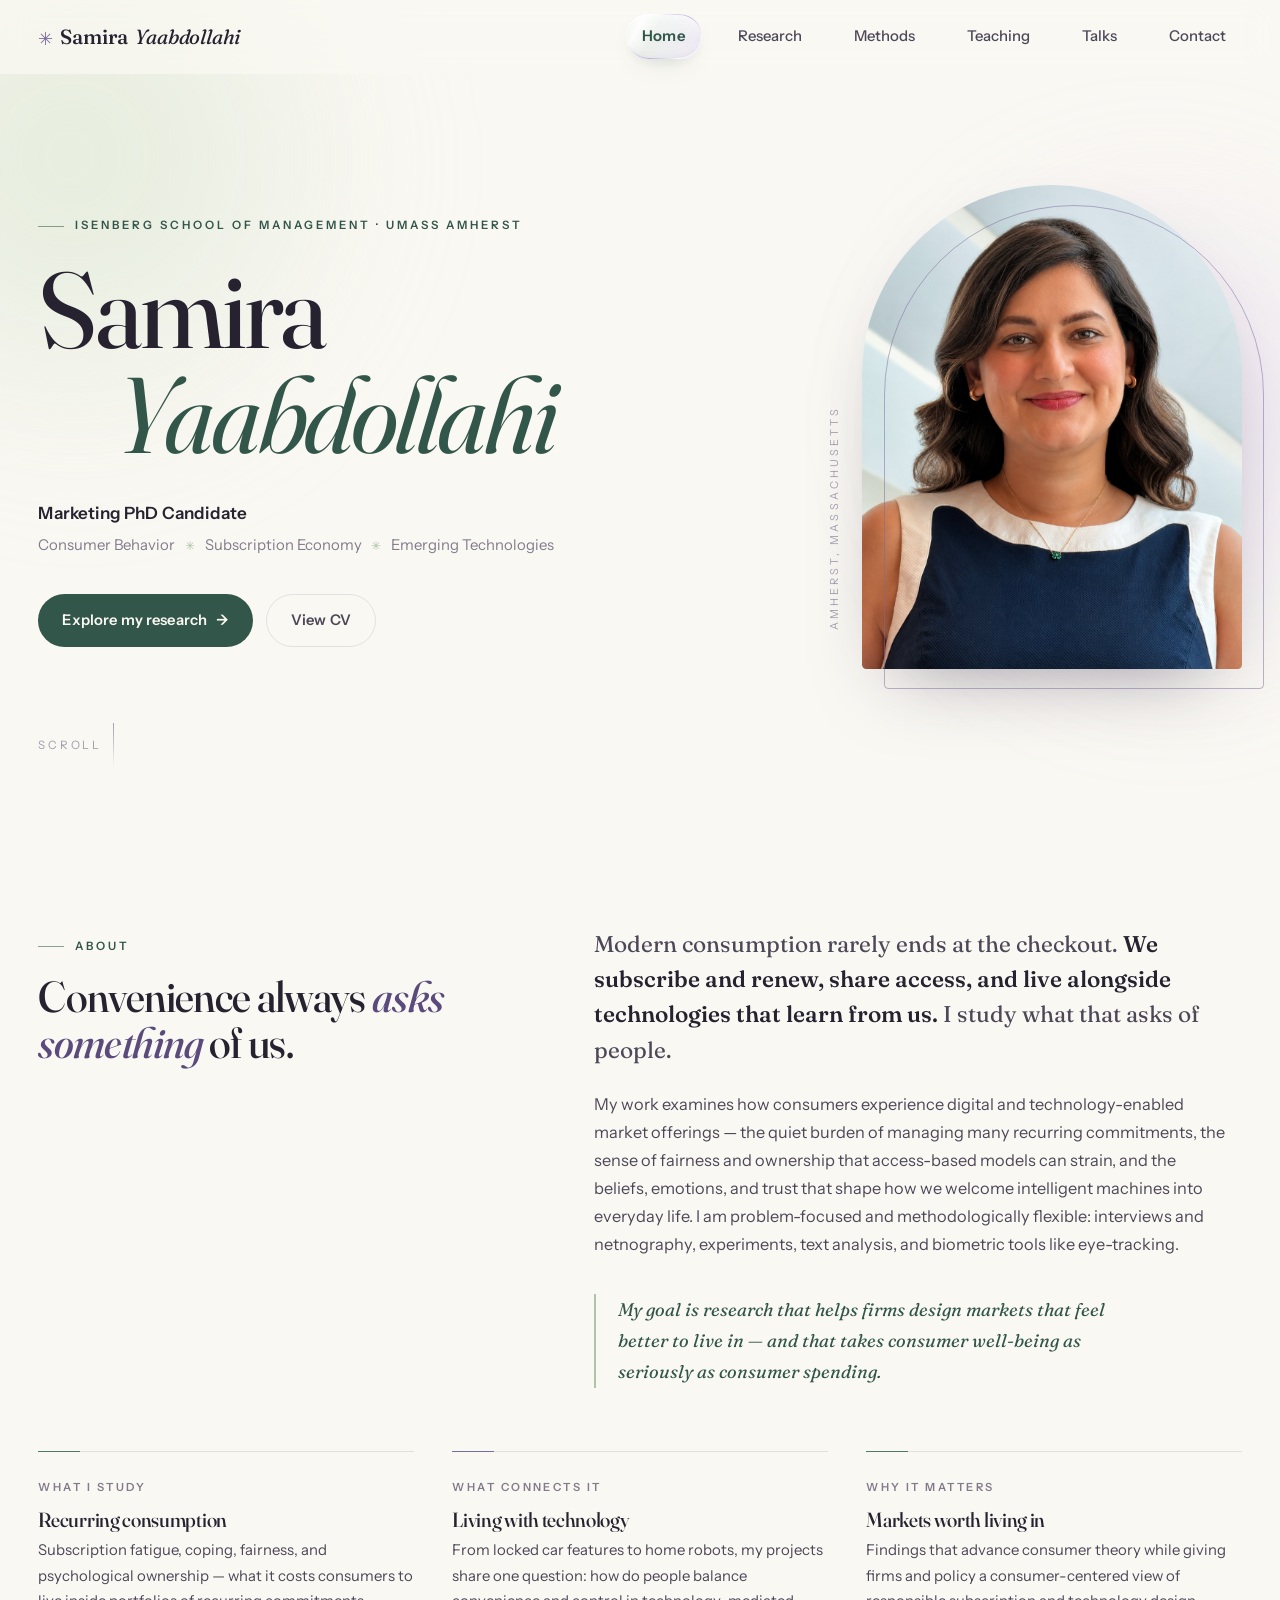
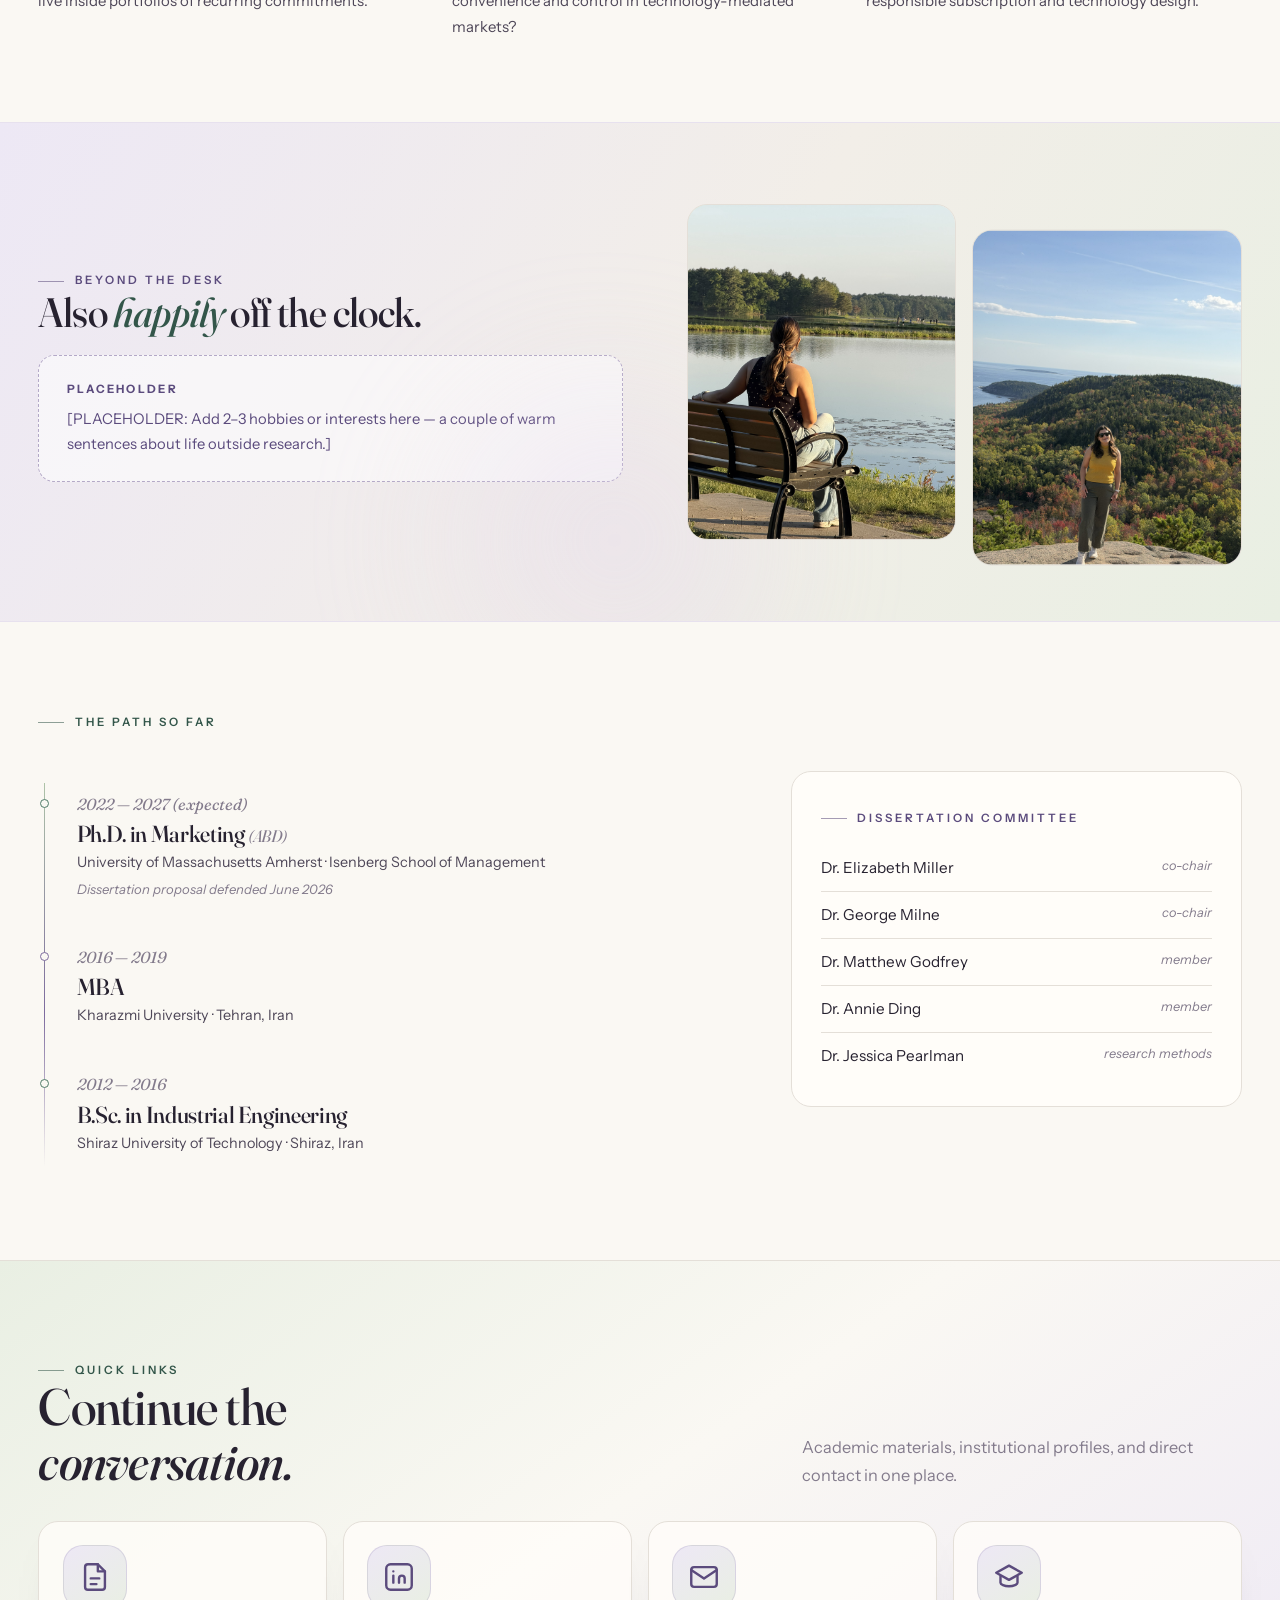
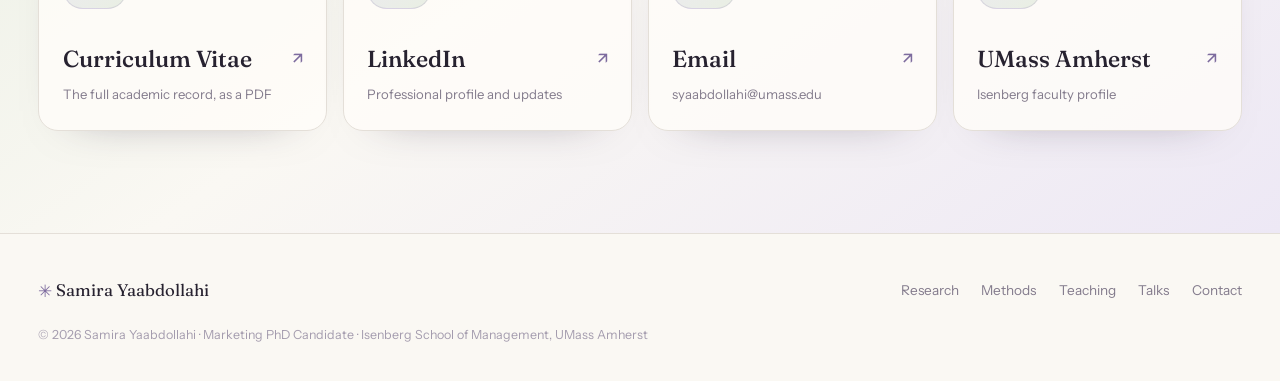
==== commit b0050b6f: "Update index.html" ====
--- a/index.html
+++ b/index.html
@@ -152,7 +152,7 @@
         <div class="beyond-photos" data-reveal style="--d:.12s">
   <div class="ph">
     <img
-          src="assets/images/beyond-01.HEIC"
+          src="assets/images/beyond-01.jpg"
           alt="Samira enjoying time outside of work"
           style="position:absolute; inset:0; width:100%; height:100%; object-fit:cover; z-index:1;"
             />
@@ -160,7 +160,7 @@
 
             <div class="ph">
               <img
-              src="assets/images/beyond-02.HEIC"
+              src="assets/images/beyond-02.jpg"
               alt="Another favorite moment outside of work"
               style="position:absolute; inset:0; width:100%; height:100%; object-fit:cover; z-index:1;"
             />
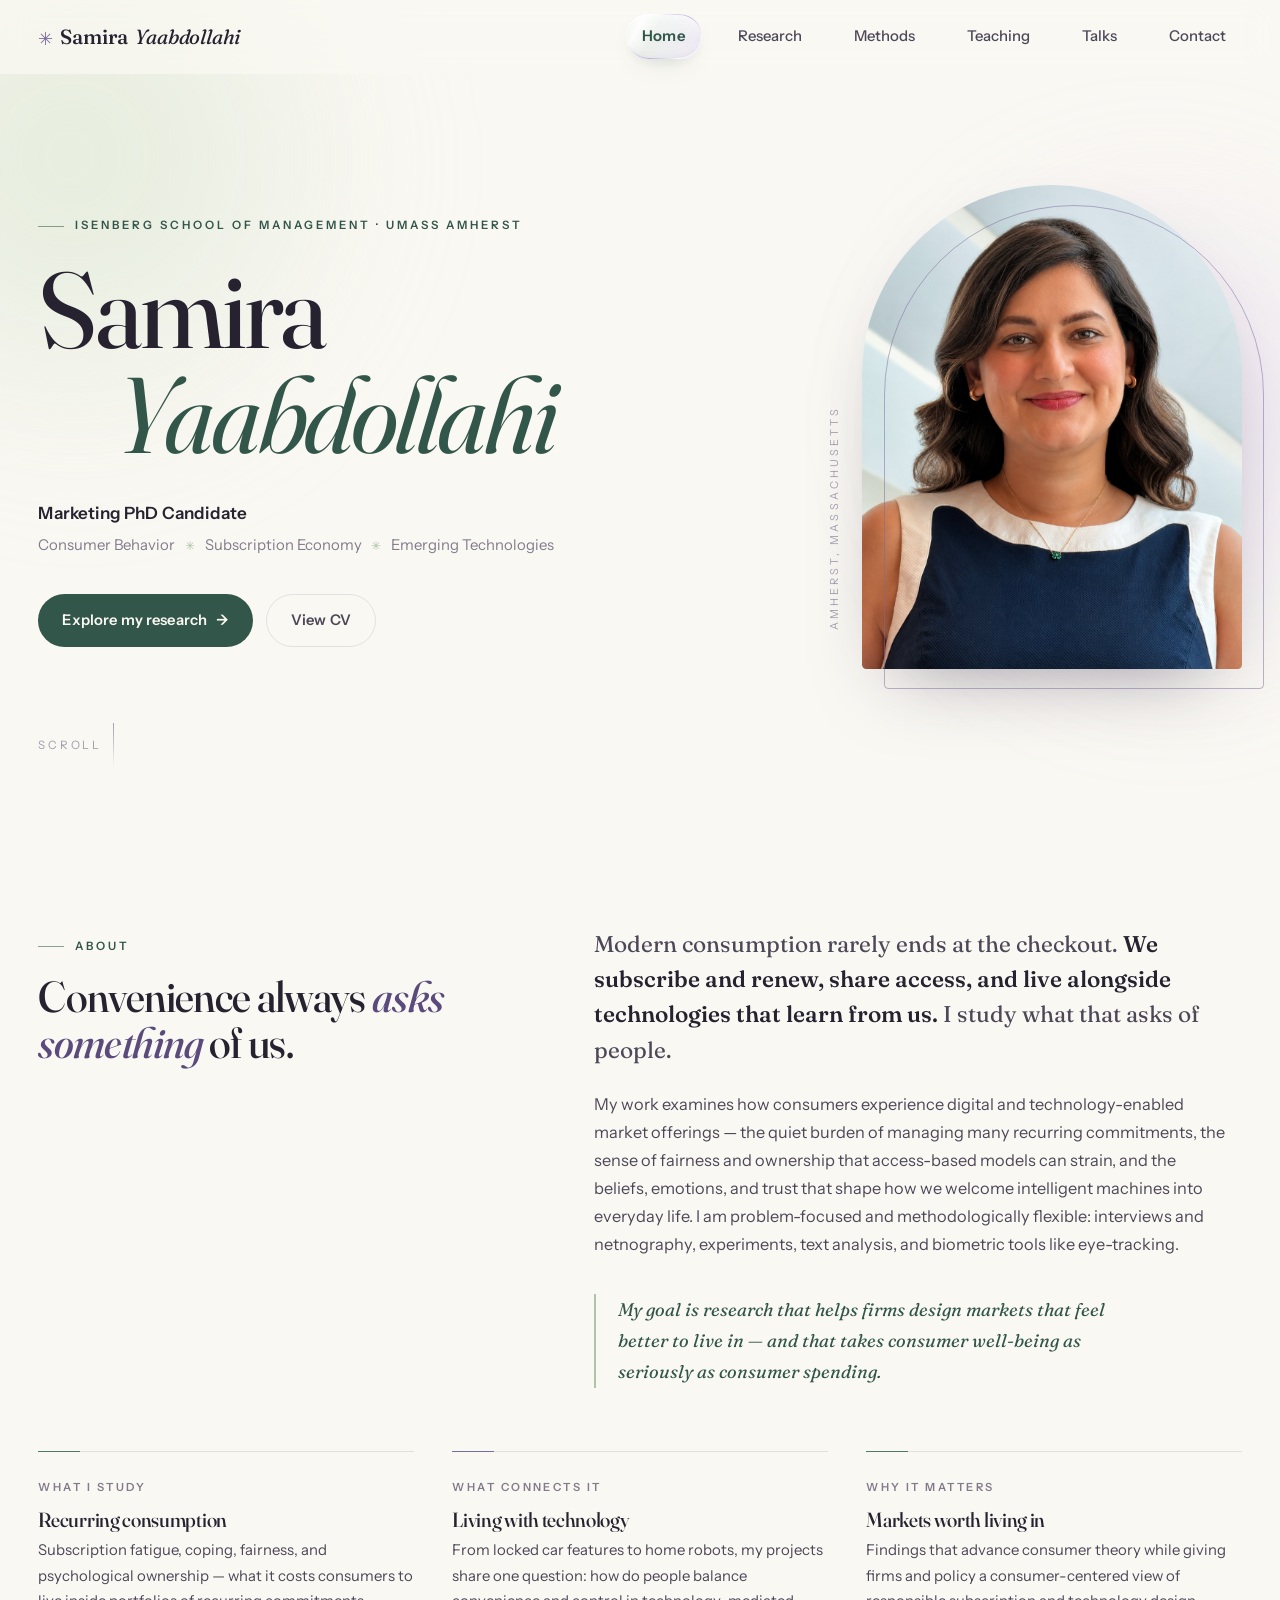
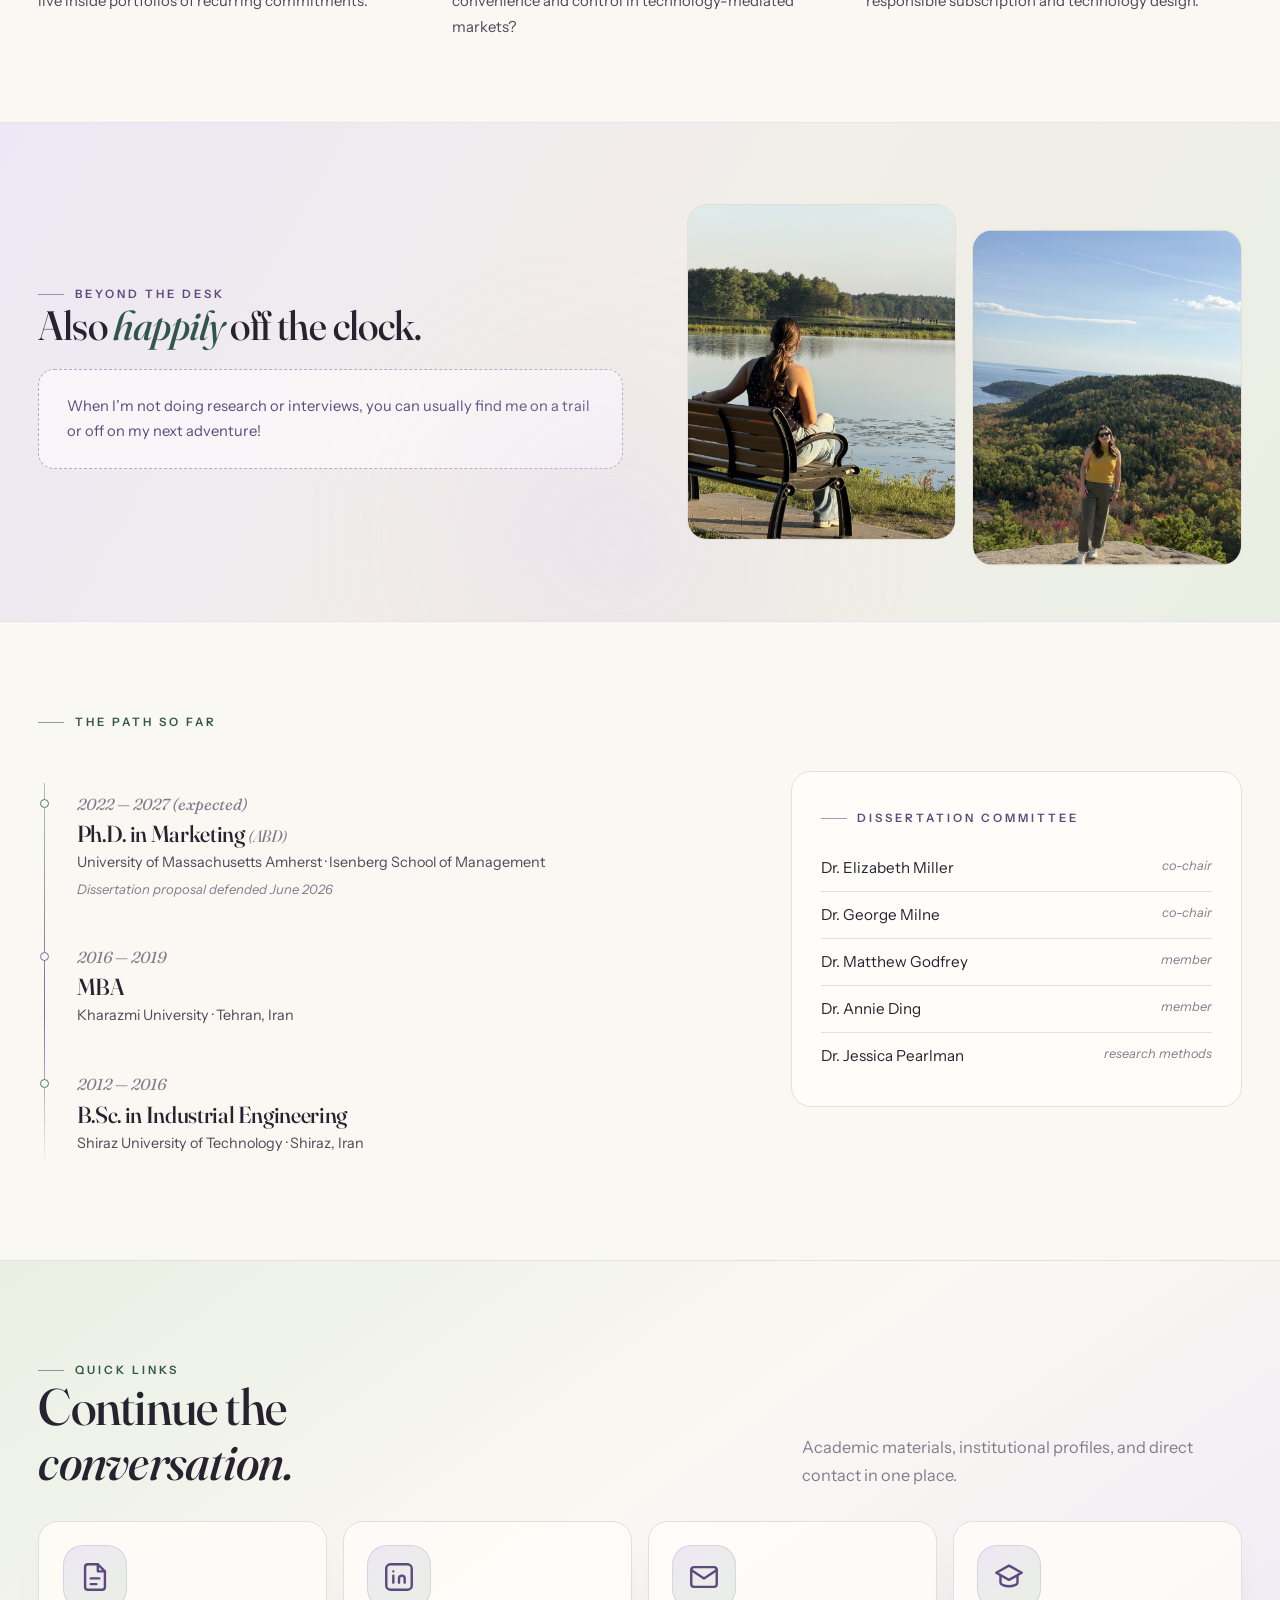
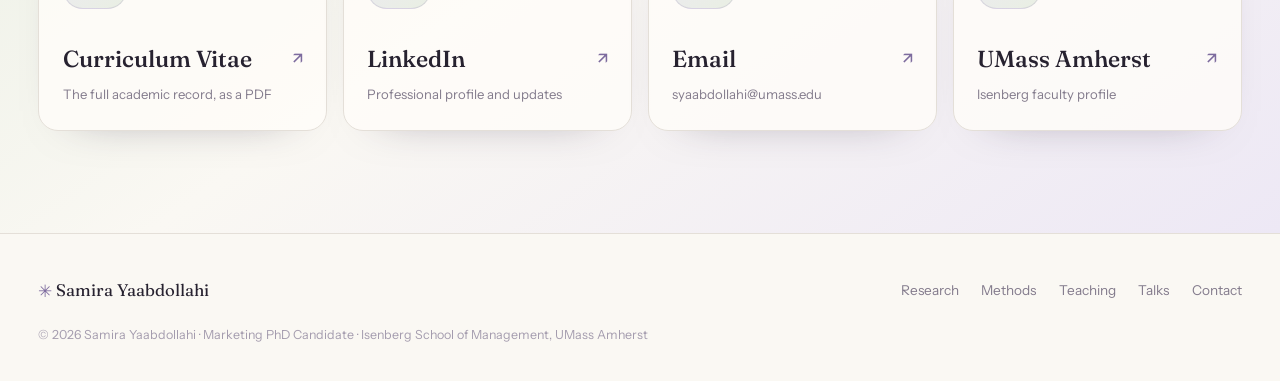
==== commit 4dd8f974: "Update index.html" ====
--- a/index.html
+++ b/index.html
@@ -145,8 +145,7 @@
                "When I'm not interviewing subscribers, you'll find me …"
                ============================================================ -->
           <div class="beyond-ph" style="margin-top:1.3rem">
-            <b>Placeholder</b>
-            [PLACEHOLDER: Add 2–3 hobbies or interests here — a couple of warm sentences about life outside research.]
+            When I’m not doing research or interviews, you can usually find me on a trail or off on my next adventure!
           </div>
         </div>
         <div class="beyond-photos" data-reveal style="--d:.12s">
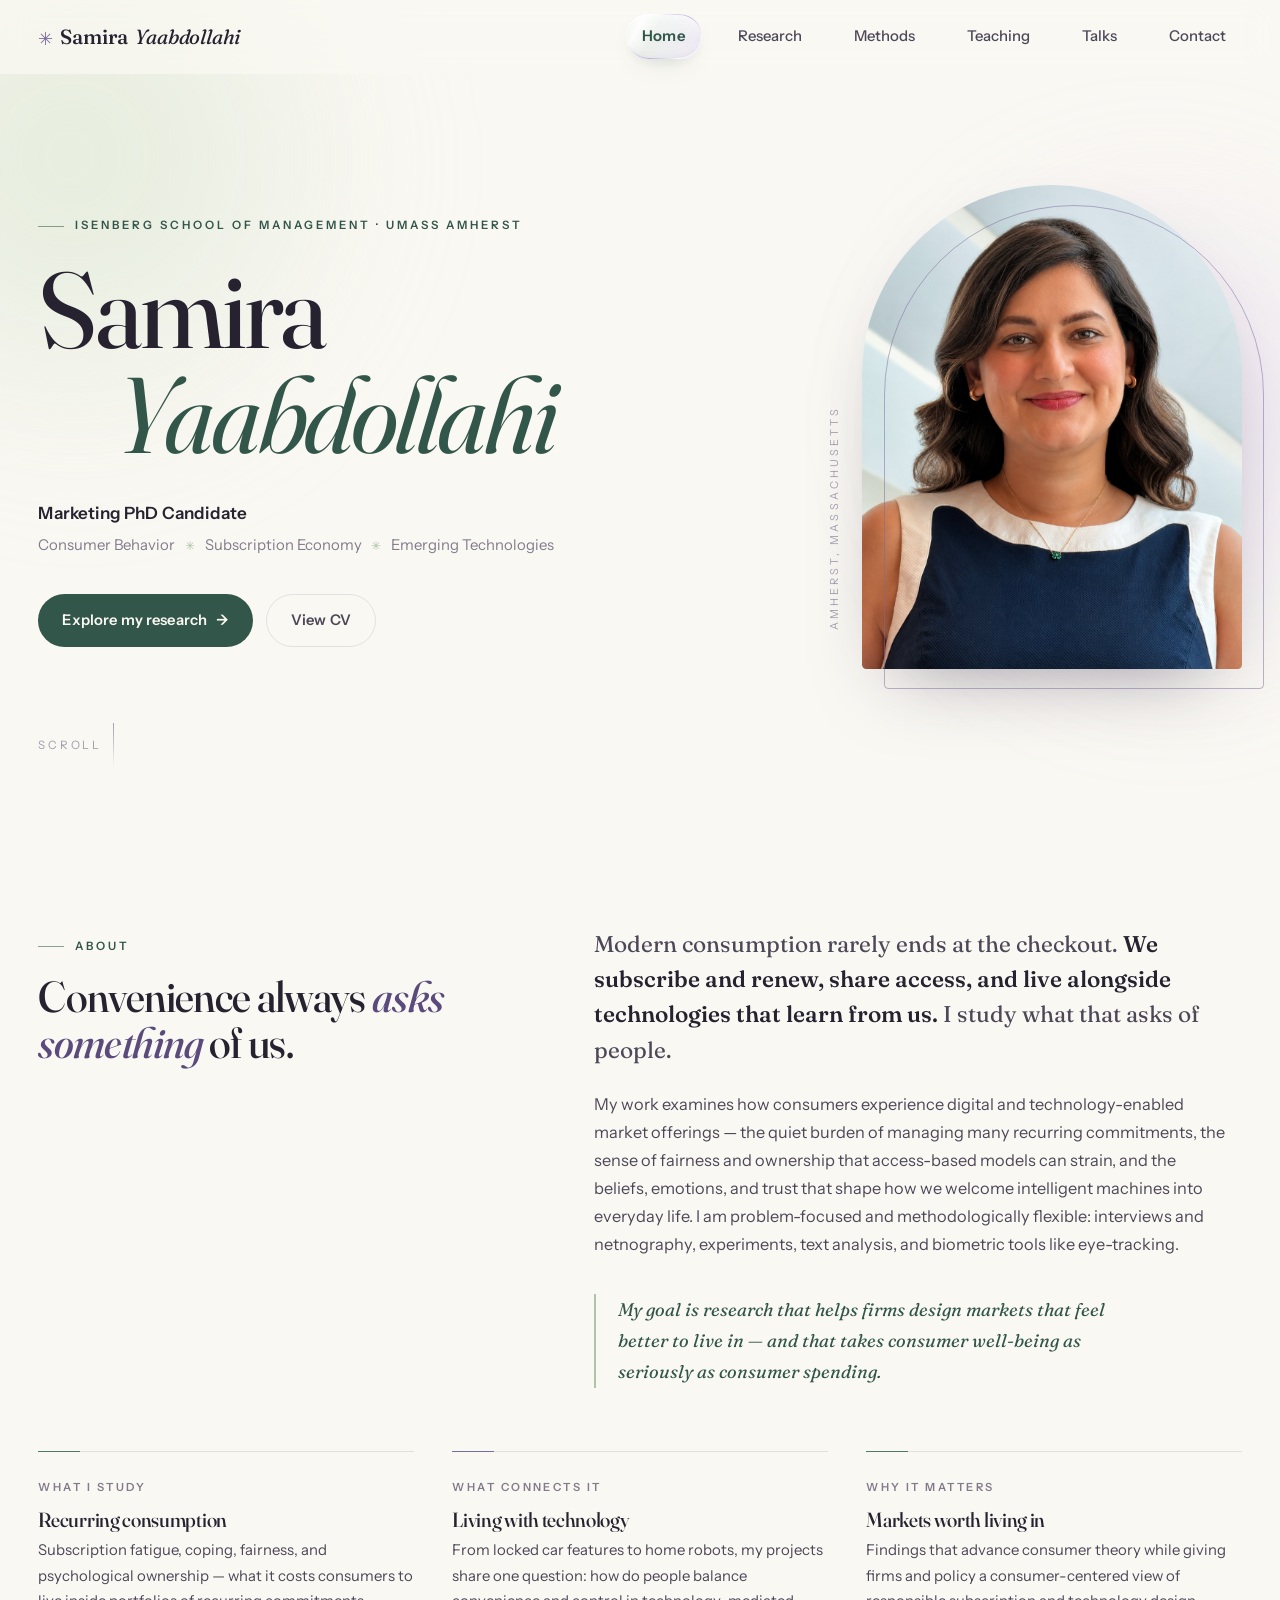
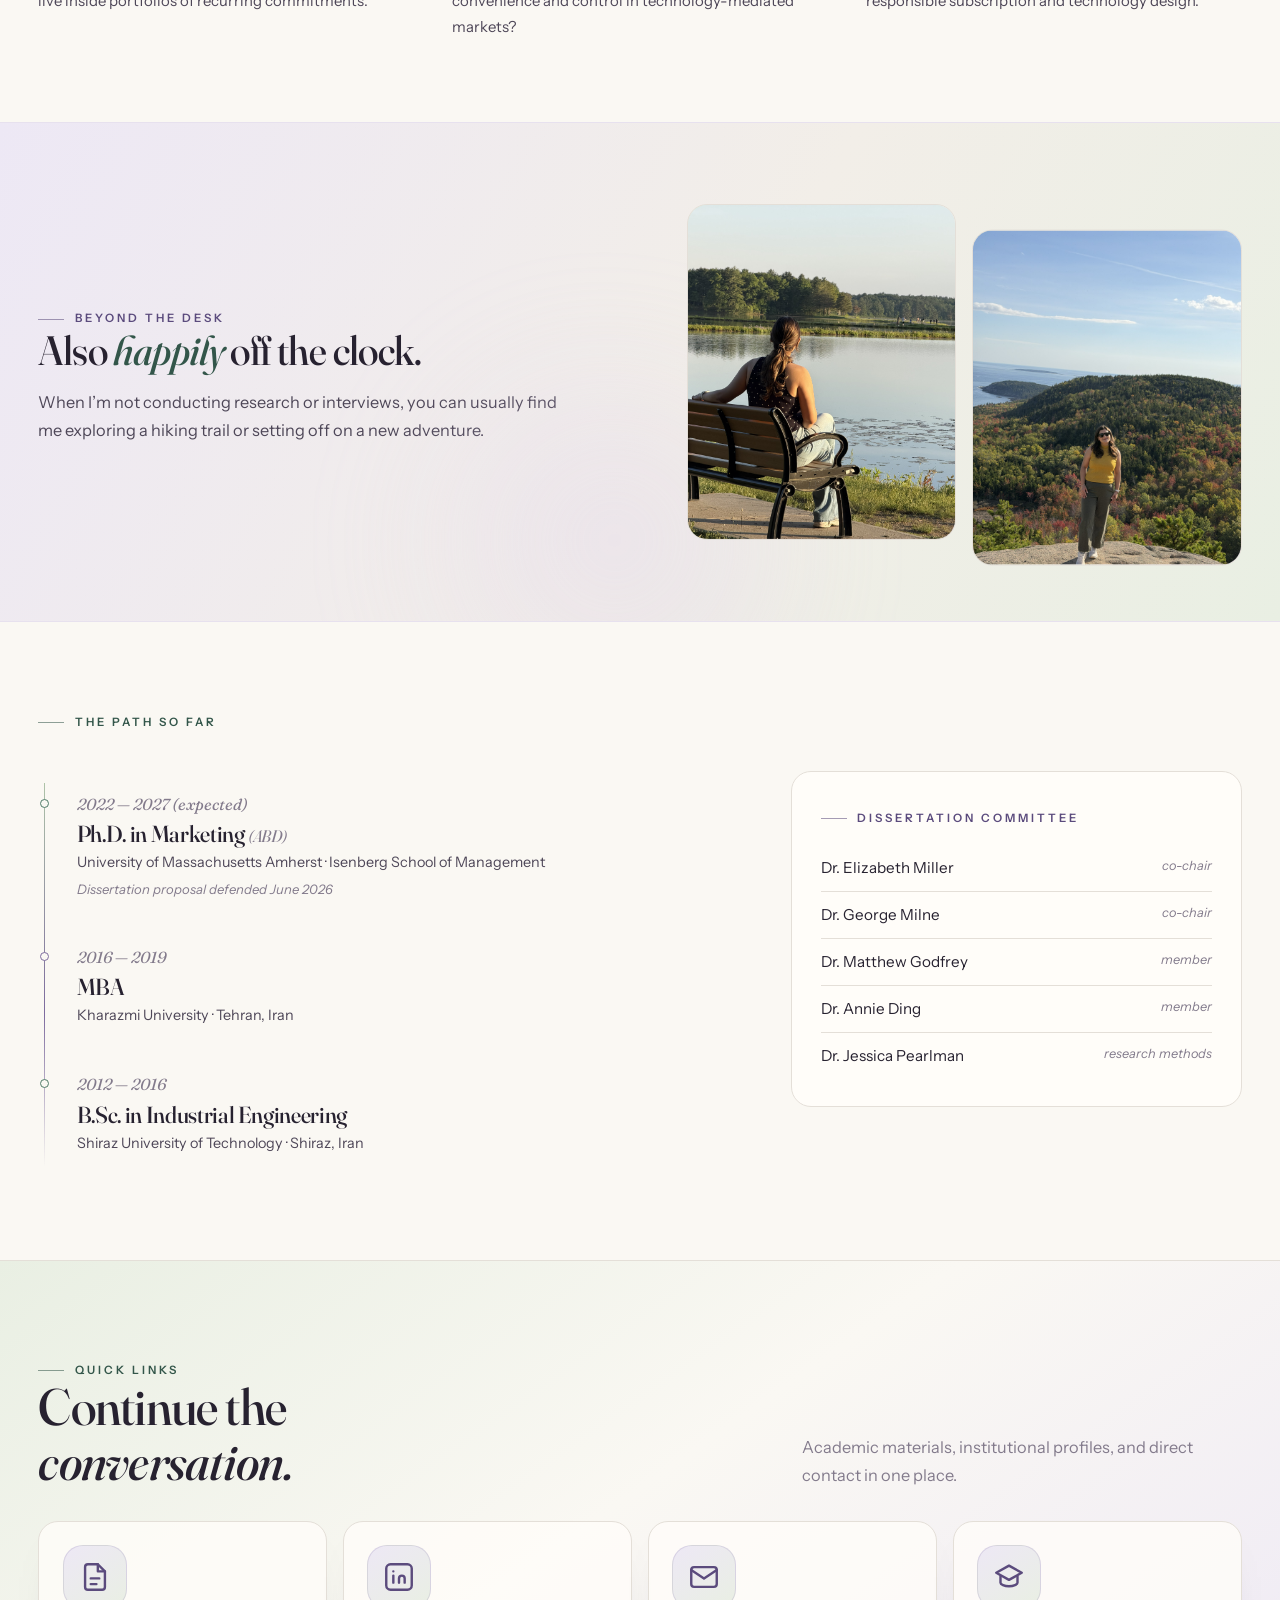
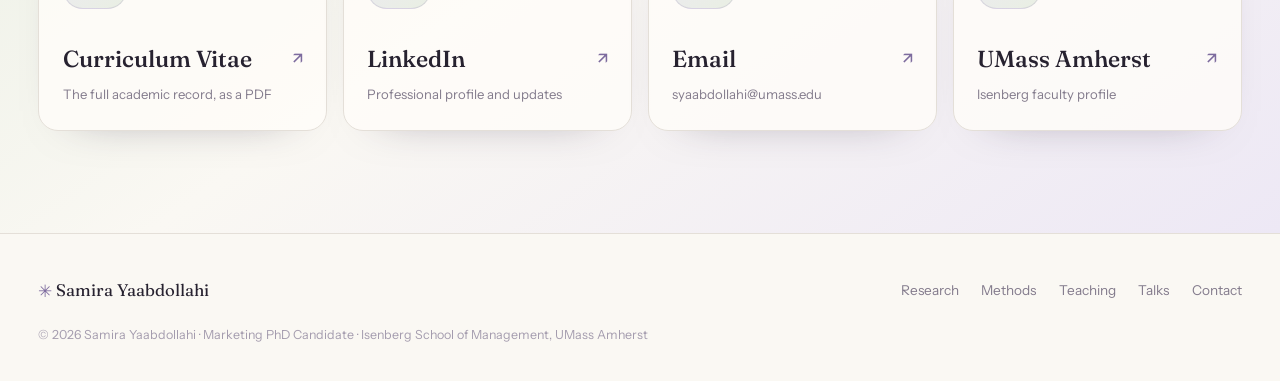
==== commit 30f2783e: "Update index.html" ====
--- a/index.html
+++ b/index.html
@@ -144,9 +144,9 @@
                real thing. Example shape:
                "When I'm not interviewing subscribers, you'll find me …"
                ============================================================ -->
-          <div class="beyond-ph" style="margin-top:1.3rem">
-            When I’m not doing research or interviews, you can usually find me on a trail or off on my next adventure!
-          </div>
+            <p>
+              When I’m not conducting research or interviews, you can usually find me exploring a hiking trail or setting off on a new adventure.
+            </p>
         </div>
         <div class="beyond-photos" data-reveal style="--d:.12s">
   <div class="ph">
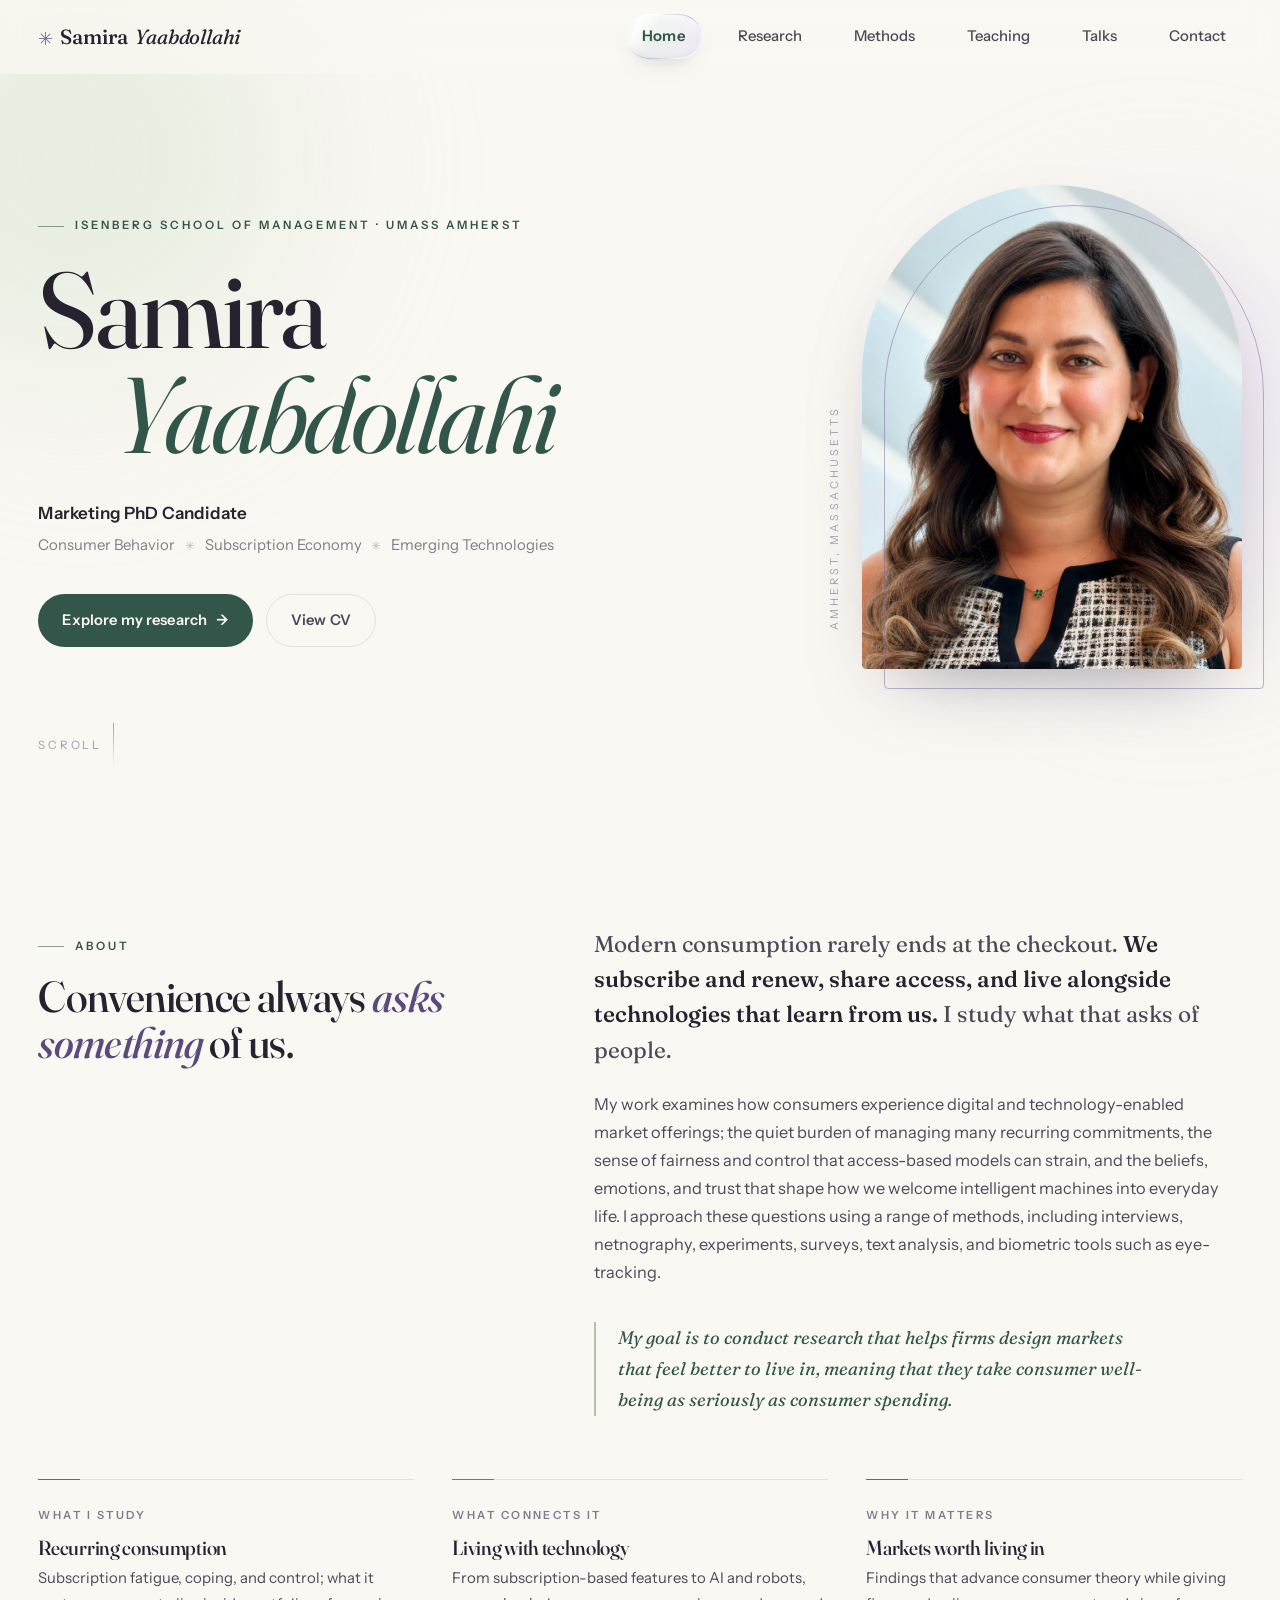
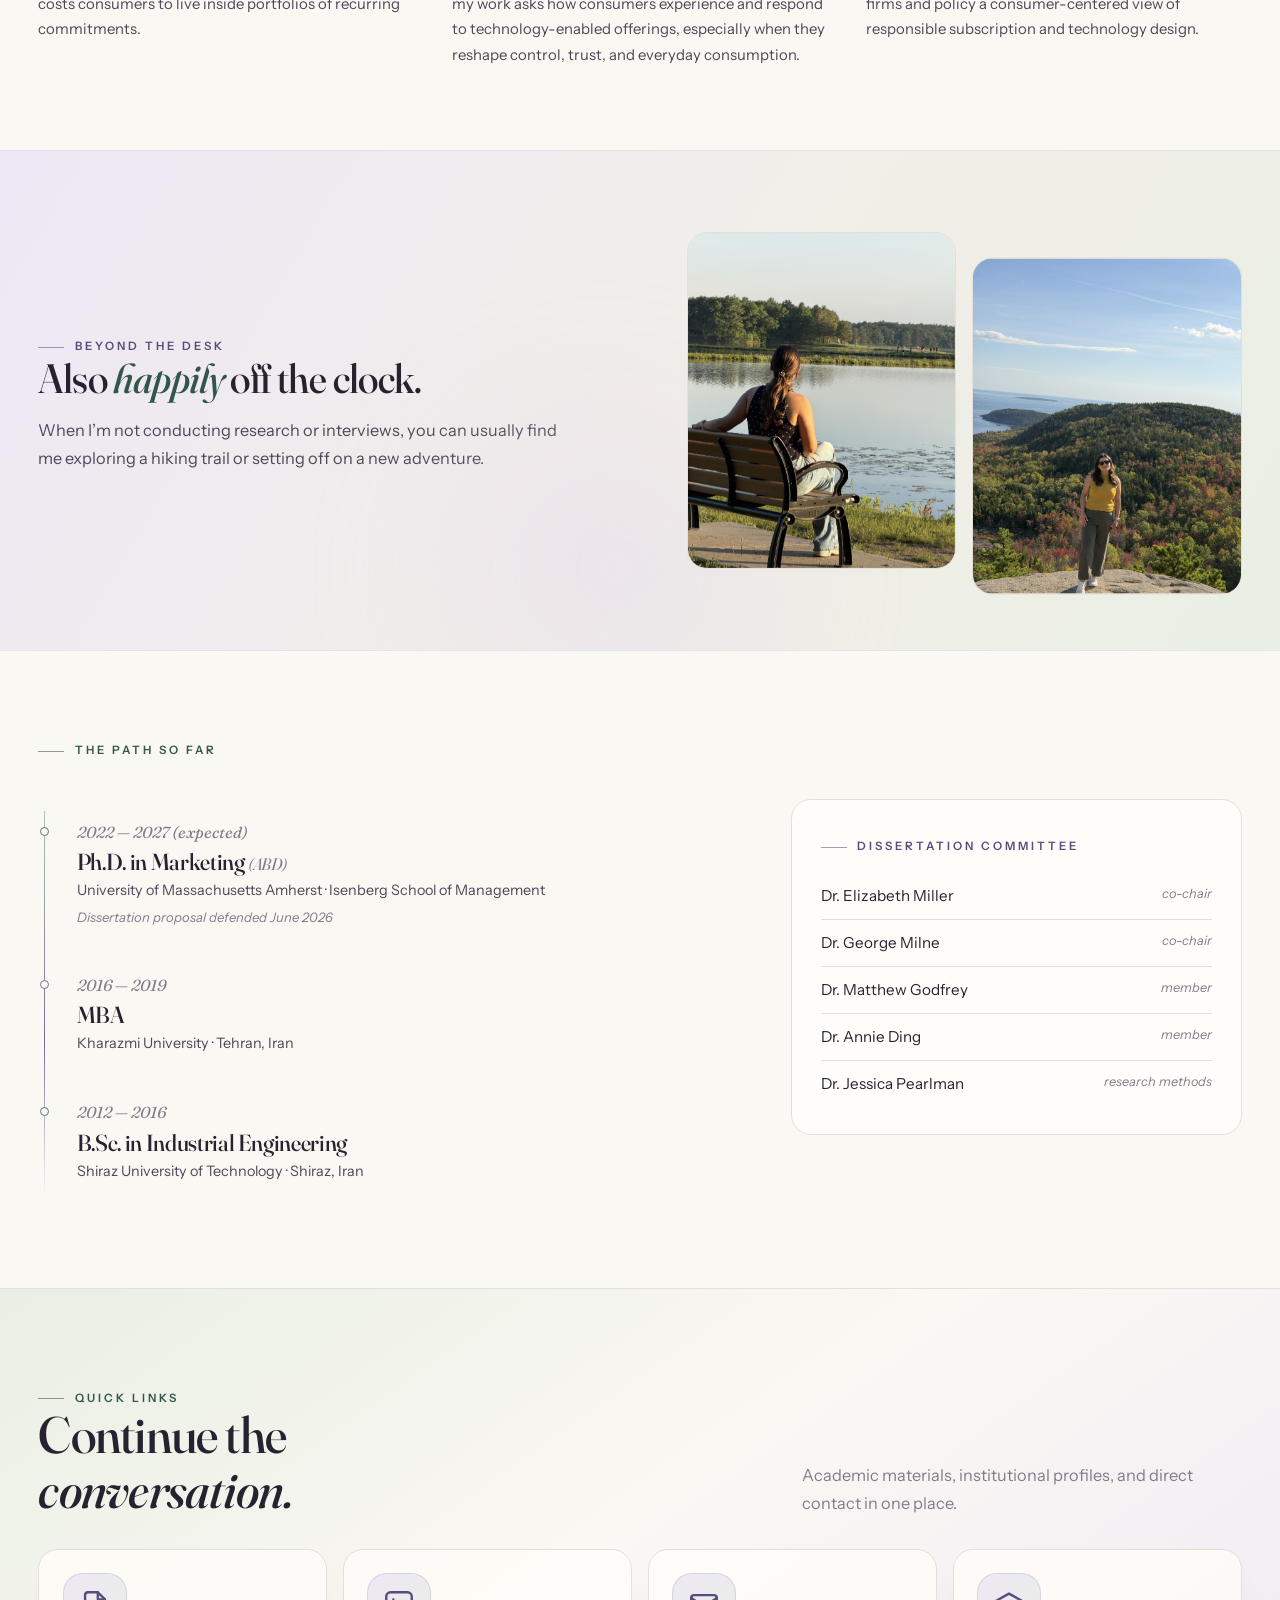
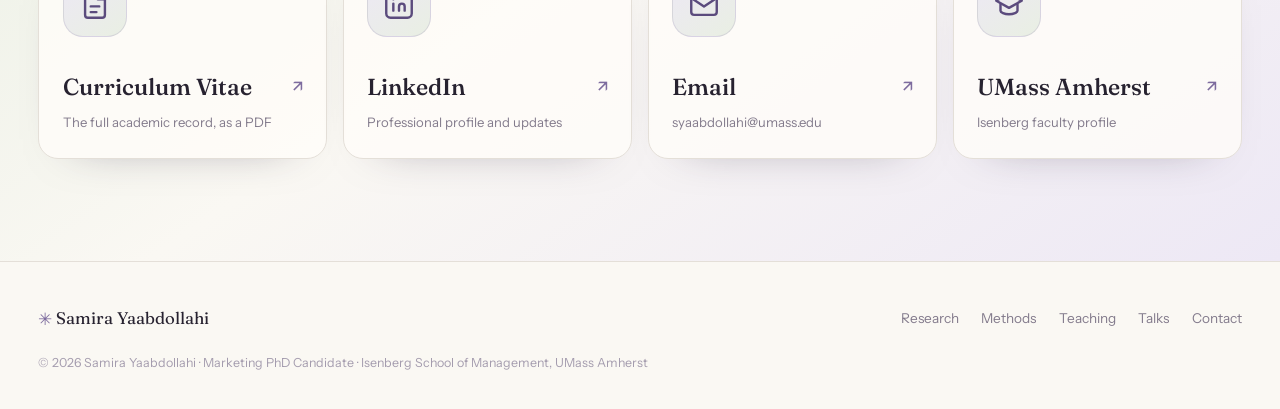
==== commit b6414eb3: "Update index.html" ====
--- a/index.html
+++ b/index.html
@@ -106,8 +106,8 @@
         </div>
         <div data-reveal style="--d:.1s">
           <p class="intro-lede">Modern consumption rarely ends at the checkout. <strong>We subscribe and renew, share access, and live alongside technologies that learn from us.</strong> I study what that asks of people.</p>
-          <p class="intro-body">My work examines how consumers experience digital and technology-enabled market offerings — the quiet burden of managing many recurring commitments, the sense of fairness and ownership that access-based models can strain, and the beliefs, emotions, and trust that shape how we welcome intelligent machines into everyday life. I am problem-focused and methodologically flexible: interviews and netnography, experiments, text analysis, and biometric tools like eye-tracking.</p>
-          <p class="intro-thesis">My goal is research that helps firms design markets that feel better to live in — and that takes consumer well-being as seriously as consumer spending.</p>
+          <p class="intro-body">My work examines how consumers experience digital and technology-enabled market offerings; the quiet burden of managing many recurring commitments, the sense of fairness and control that access-based models can strain, and the beliefs, emotions, and trust that shape how we welcome intelligent machines into everyday life. I approach these questions using a range of methods, including interviews, netnography, experiments, surveys, text analysis, and biometric tools such as eye-tracking.</p>
+          <p class="intro-thesis">My goal is to conduct research that helps firms design markets that feel better to live in, meaning that they take consumer well-being as seriously as consumer spending.</p>
         </div>
       </div>
 
@@ -115,12 +115,12 @@
         <div class="frag" data-reveal>
           <span class="f-k">What I study</span>
           <h3>Recurring consumption</h3>
-          <p>Subscription fatigue, coping, fairness, and psychological ownership — what it costs consumers to live inside portfolios of recurring commitments.</p>
+          <p>Subscription fatigue, coping, and control; what it costs consumers to live inside portfolios of recurring commitments.</p>
         </div>
         <div class="frag" data-reveal style="--d:.12s">
           <span class="f-k">What connects it</span>
           <h3>Living with technology</h3>
-          <p>From locked car features to home robots, my projects share one question: how do people balance convenience and control in technology-mediated markets?</p>
+          <p>From subscription-based features to AI and robots, my work asks how consumers experience and respond to technology-enabled offerings, especially when they reshape control, trust, and everyday consumption.</p>
         </div>
         <div class="frag" data-reveal style="--d:.24s">
           <span class="f-k">Why it matters</span>
@@ -218,7 +218,7 @@
             <span class="quick-icon" aria-hidden="true"><svg viewBox="0 0 24 24" fill="none" stroke="currentColor" stroke-width="1.7" stroke-linecap="round" stroke-linejoin="round"><path d="M14 3H7a2 2 0 0 0-2 2v14a2 2 0 0 0 2 2h10a2 2 0 0 0 2-2V8z"/><path d="M14 3v5h5"/><path d="M9 13h6M9 17h4"/></svg></span>
             <span><span class="q-label">Curriculum Vitae</span><span class="q-desc">The full academic record, as a PDF</span></span>
           </a>
-          <a class="quick-card" href="#">
+          <a class="quick-card" href="https://www.linkedin.com/in/samirayaabdollahi/">
             <span class="quick-icon" aria-hidden="true"><svg viewBox="0 0 24 24" fill="none" stroke="currentColor" stroke-width="1.7" stroke-linecap="round" stroke-linejoin="round"><rect x="3" y="3" width="18" height="18" rx="3"/><path d="M8 11v5M8 8v.01M12 16v-3a2 2 0 0 1 4 0v3"/></svg></span>
             <span><span class="q-label">LinkedIn</span><span class="q-desc">Professional profile and updates</span></span>
           </a>
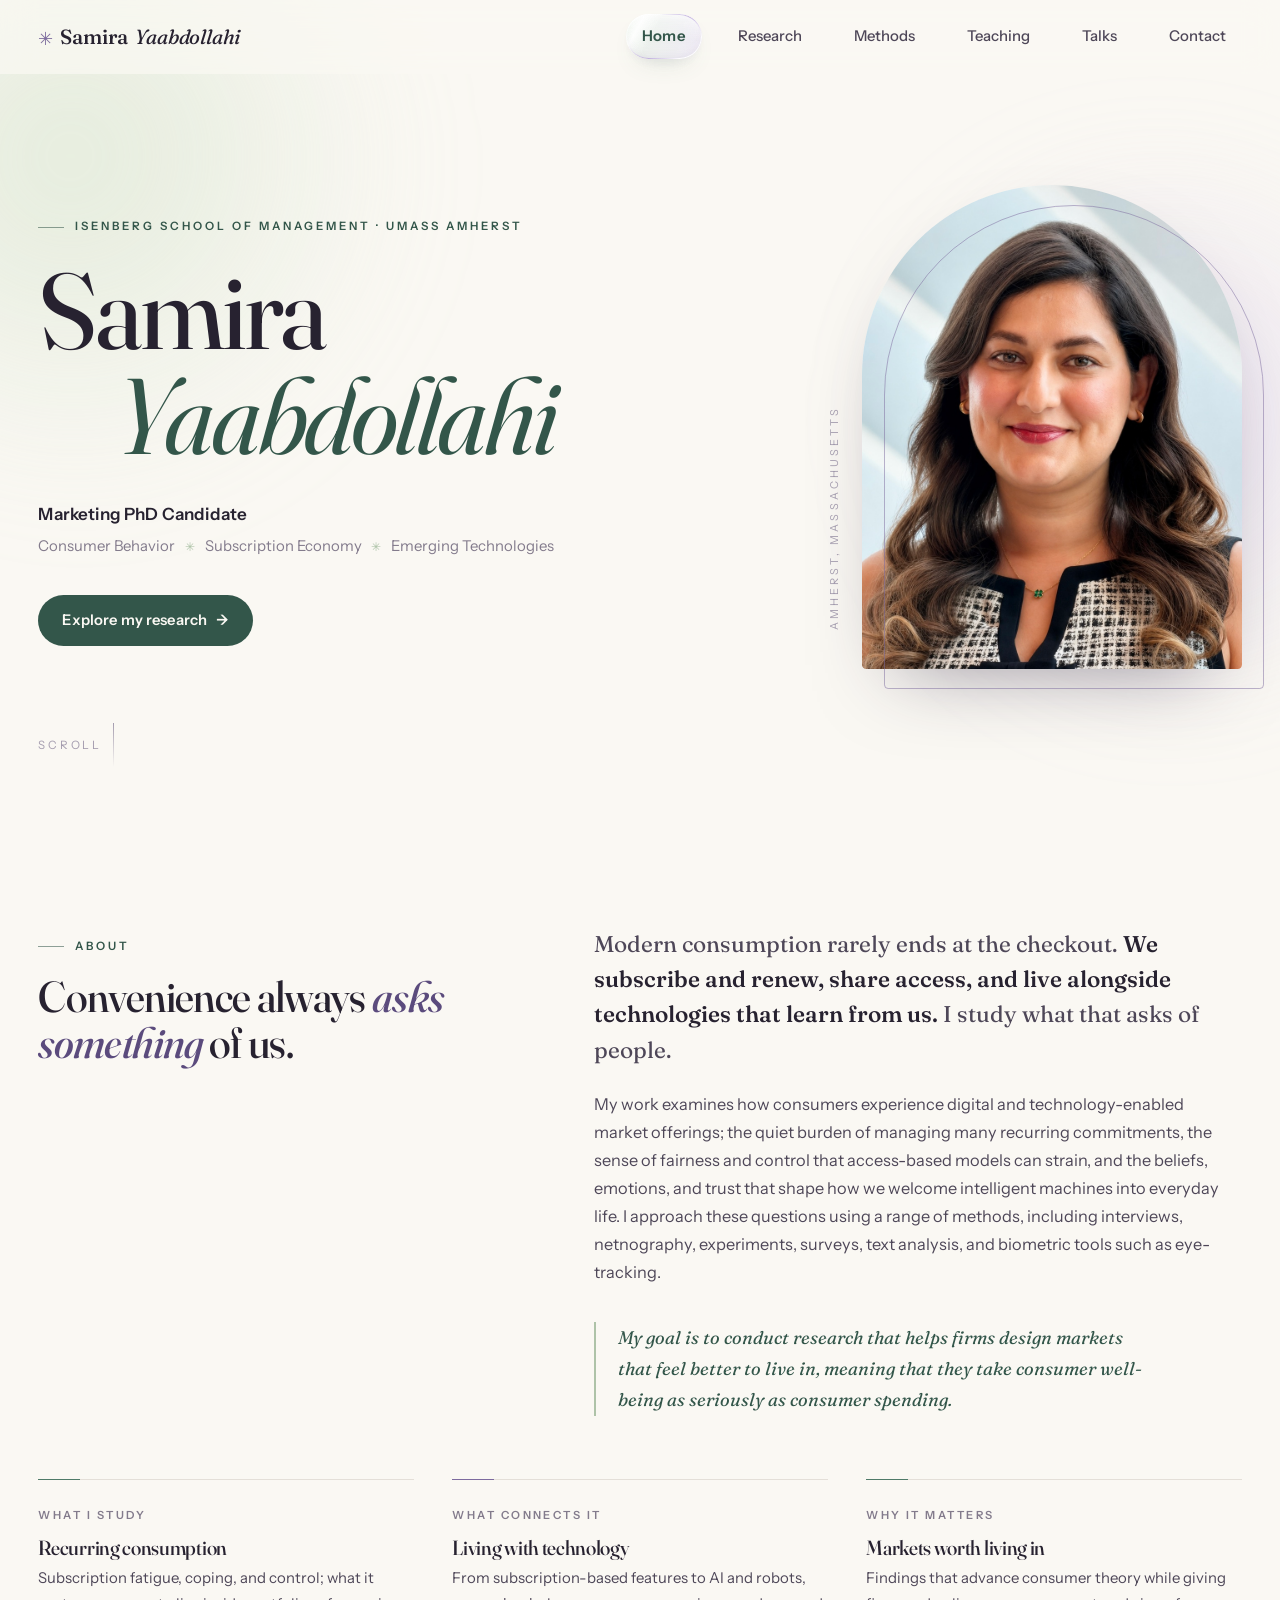
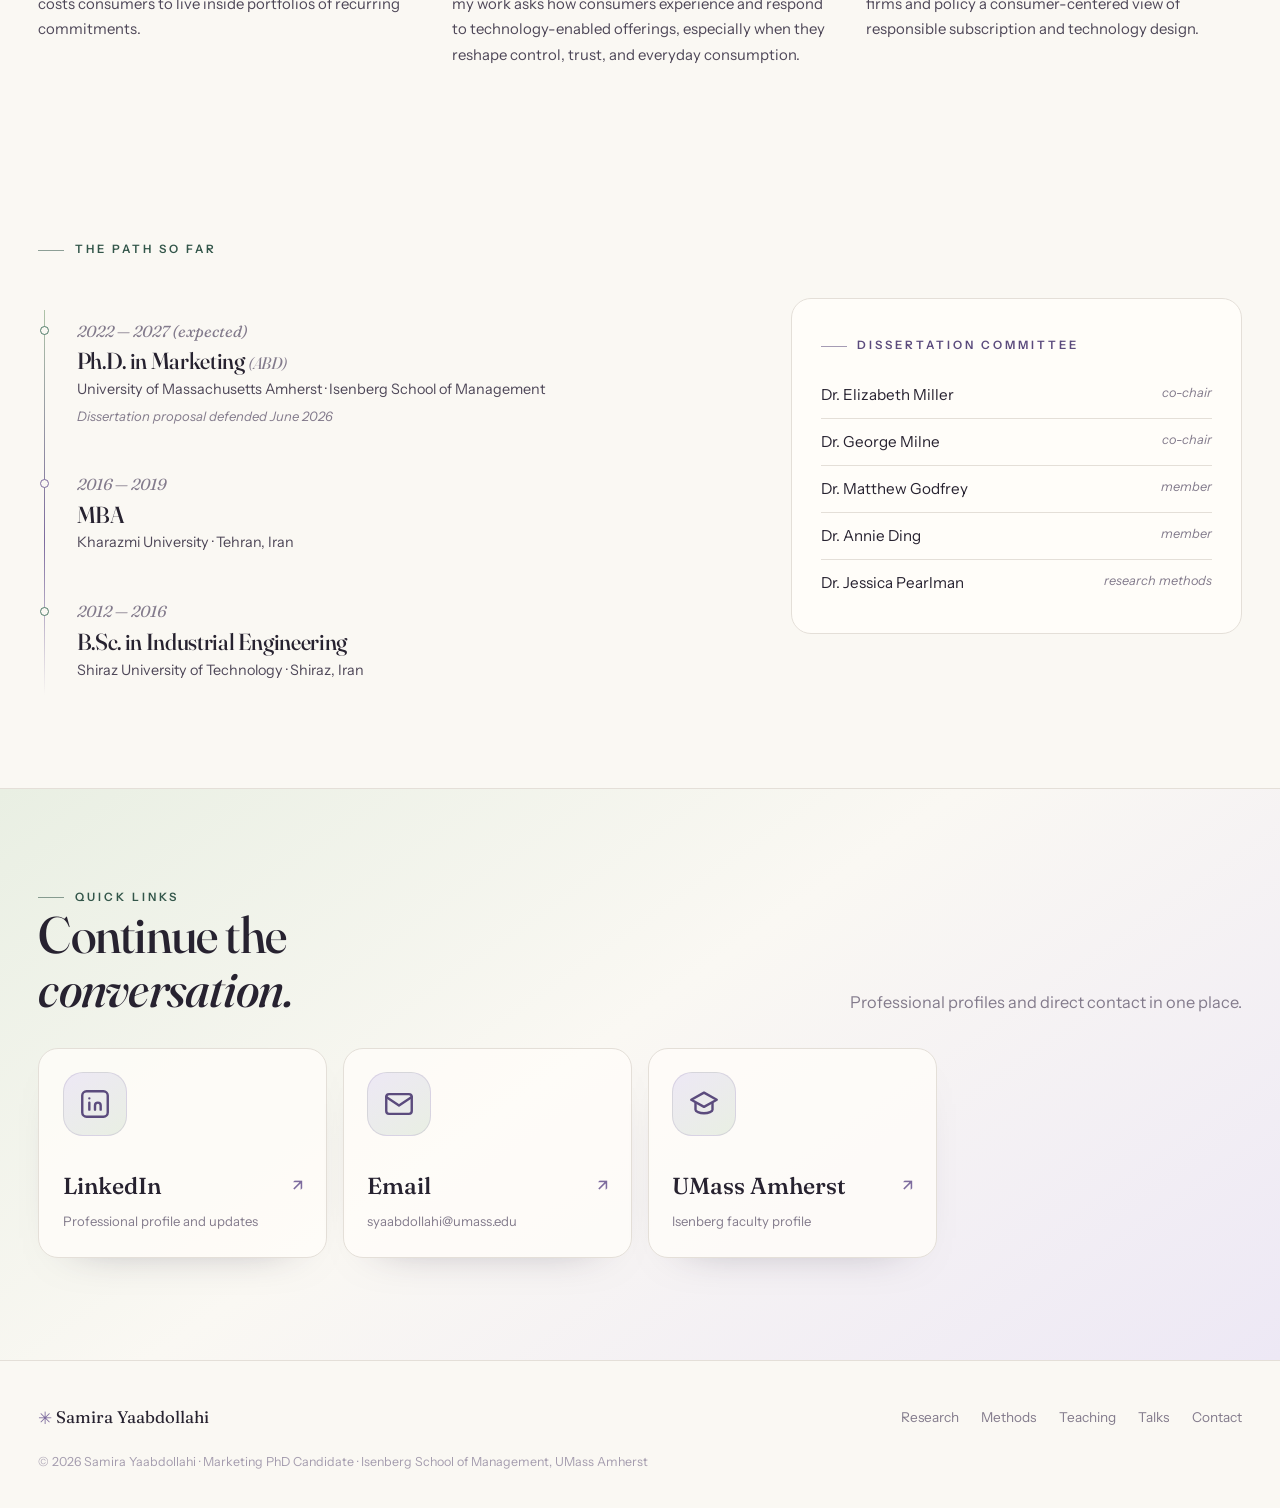
==== commit a00526af: "Update index.html" ====
--- a/index.html
+++ b/index.html
@@ -69,7 +69,6 @@
           </div>
           <div class="hero-ctas" data-reveal style="--d:.24s">
             <a class="btn btn-solid" href="research.html">Explore my research <span class="arr">→</span></a>
-            <a class="btn btn-line" href="assets/samira-yaabdollahi-cv.pdf">View CV</a>
           </div>
         </div>
 
@@ -130,43 +129,6 @@
       </div>
     </section>
 
-    <!-- ===================== BEYOND RESEARCH ===================== -->
-    <section class="section beyond grain">
-      <div class="blob blob-lav" style="width:420px;height:420px;bottom:-30%;left:30%;opacity:.4" data-parallax="0.06"></div>
-      <div class="wrap beyond-grid">
-        <div data-reveal>
-          <span class="kicker k-violet">Beyond the desk</span>
-          <h2>Also <em>happily</em> off the clock.</h2>
-          <!-- ============================================================
-               [PLACEHOLDER — PERSONAL INTERESTS]
-               Add 2–3 sentences about hobbies and life outside research.
-               Nothing was invented here; replace the block below with the
-               real thing. Example shape:
-               "When I'm not interviewing subscribers, you'll find me …"
-               ============================================================ -->
-            <p>
-              When I’m not conducting research or interviews, you can usually find me exploring a hiking trail or setting off on a new adventure.
-            </p>
-        </div>
-        <div class="beyond-photos" data-reveal style="--d:.12s">
-  <div class="ph">
-    <img
-          src="assets/images/beyond-01.jpg"
-          alt="Samira enjoying time outside of work"
-          style="position:absolute; inset:0; width:100%; height:100%; object-fit:cover; z-index:1;"
-            />
-          </div>
-
-            <div class="ph">
-              <img
-              src="assets/images/beyond-02.jpg"
-              alt="Another favorite moment outside of work"
-              style="position:absolute; inset:0; width:100%; height:100%; object-fit:cover; z-index:1;"
-            />
-          </div>
-        </div>
-      </div>
-    </section>
 
     <!-- ===================== EDUCATION + COMMITTEE ===================== -->
     <section class="section">
@@ -211,13 +173,9 @@
       <div class="wrap">
         <div class="quick-closing-head" data-reveal>
           <div><span class="kicker">Quick links</span><h2>Continue the <em>conversation.</em></h2></div>
-          <p>Academic materials, institutional profiles, and direct contact in one place.</p>
+          <p>Professional profiles and direct contact in one place.</p>
         </div>
         <div class="quick-grid" data-reveal>
-          <a class="quick-card" href="assets/samira-yaabdollahi-cv.pdf">
-            <span class="quick-icon" aria-hidden="true"><svg viewBox="0 0 24 24" fill="none" stroke="currentColor" stroke-width="1.7" stroke-linecap="round" stroke-linejoin="round"><path d="M14 3H7a2 2 0 0 0-2 2v14a2 2 0 0 0 2 2h10a2 2 0 0 0 2-2V8z"/><path d="M14 3v5h5"/><path d="M9 13h6M9 17h4"/></svg></span>
-            <span><span class="q-label">Curriculum Vitae</span><span class="q-desc">The full academic record, as a PDF</span></span>
-          </a>
           <a class="quick-card" href="https://www.linkedin.com/in/samirayaabdollahi/">
             <span class="quick-icon" aria-hidden="true"><svg viewBox="0 0 24 24" fill="none" stroke="currentColor" stroke-width="1.7" stroke-linecap="round" stroke-linejoin="round"><rect x="3" y="3" width="18" height="18" rx="3"/><path d="M8 11v5M8 8v.01M12 16v-3a2 2 0 0 1 4 0v3"/></svg></span>
             <span><span class="q-label">LinkedIn</span><span class="q-desc">Professional profile and updates</span></span>
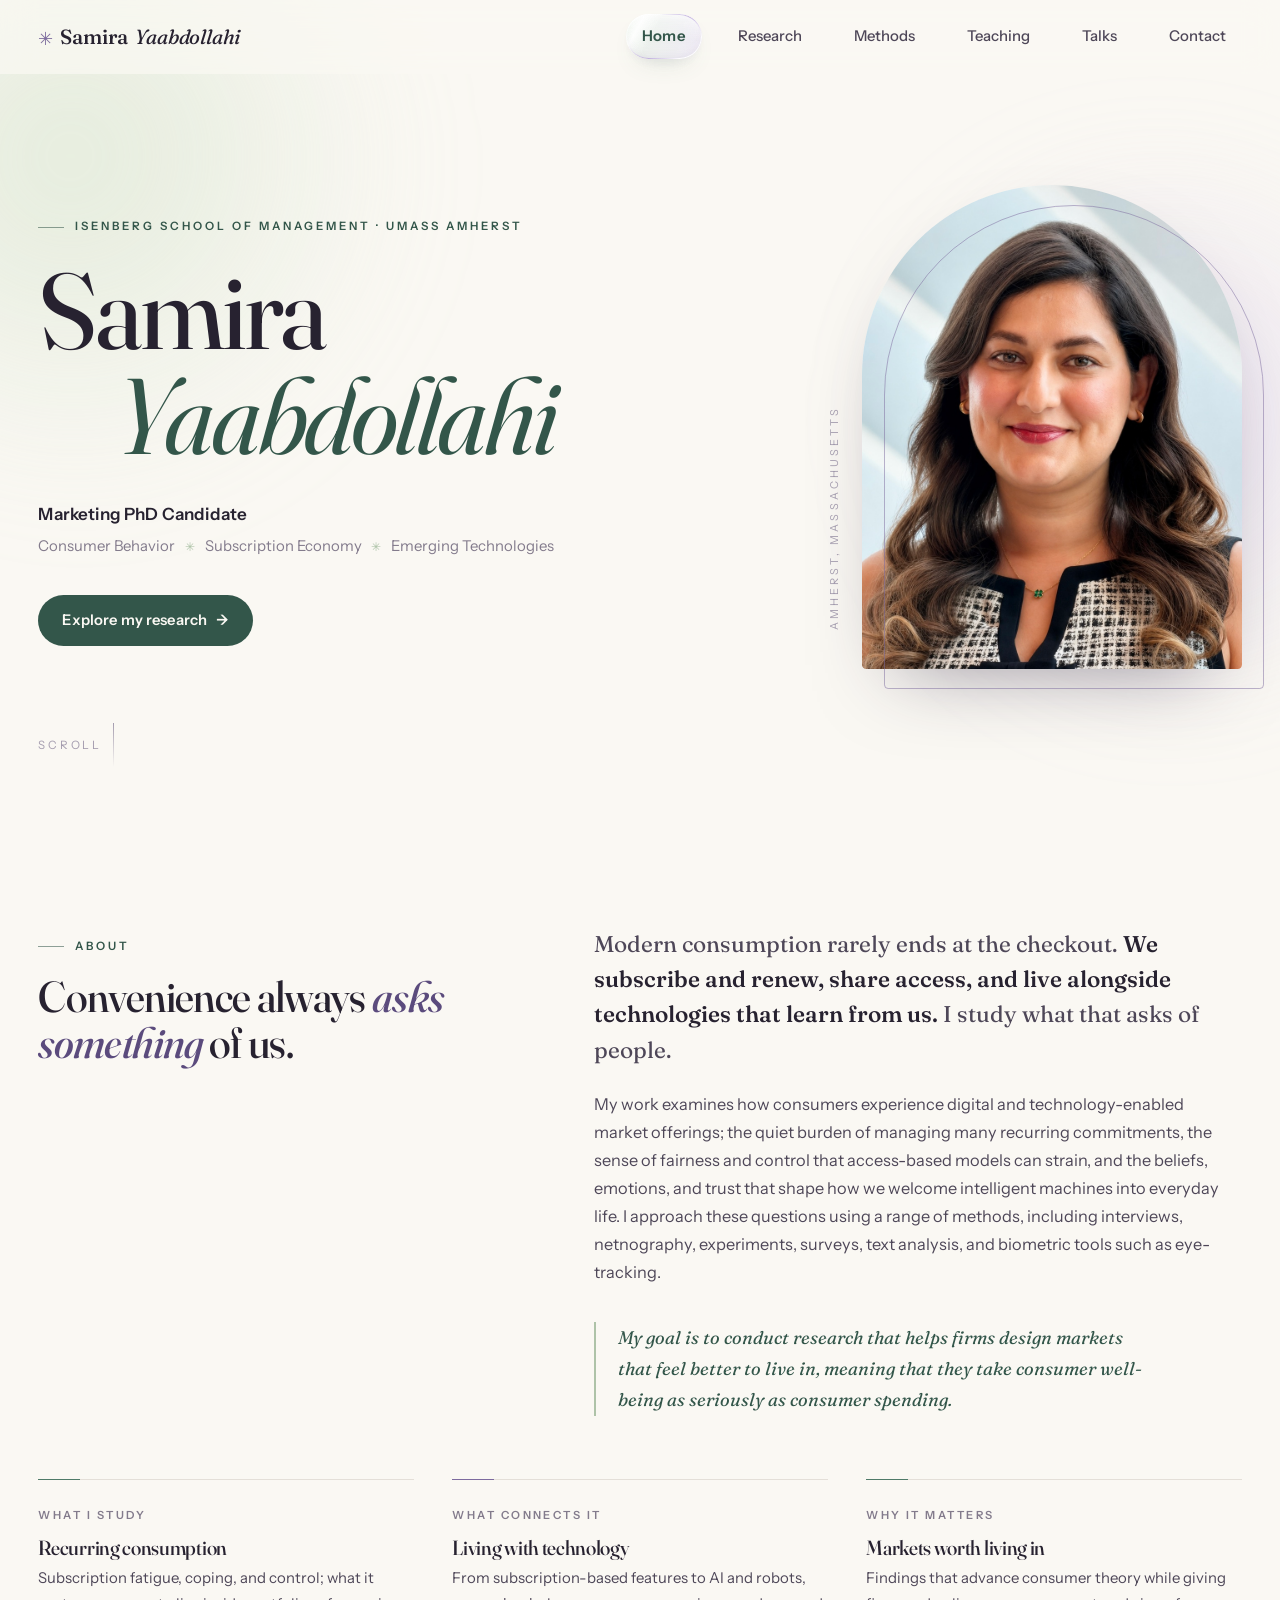
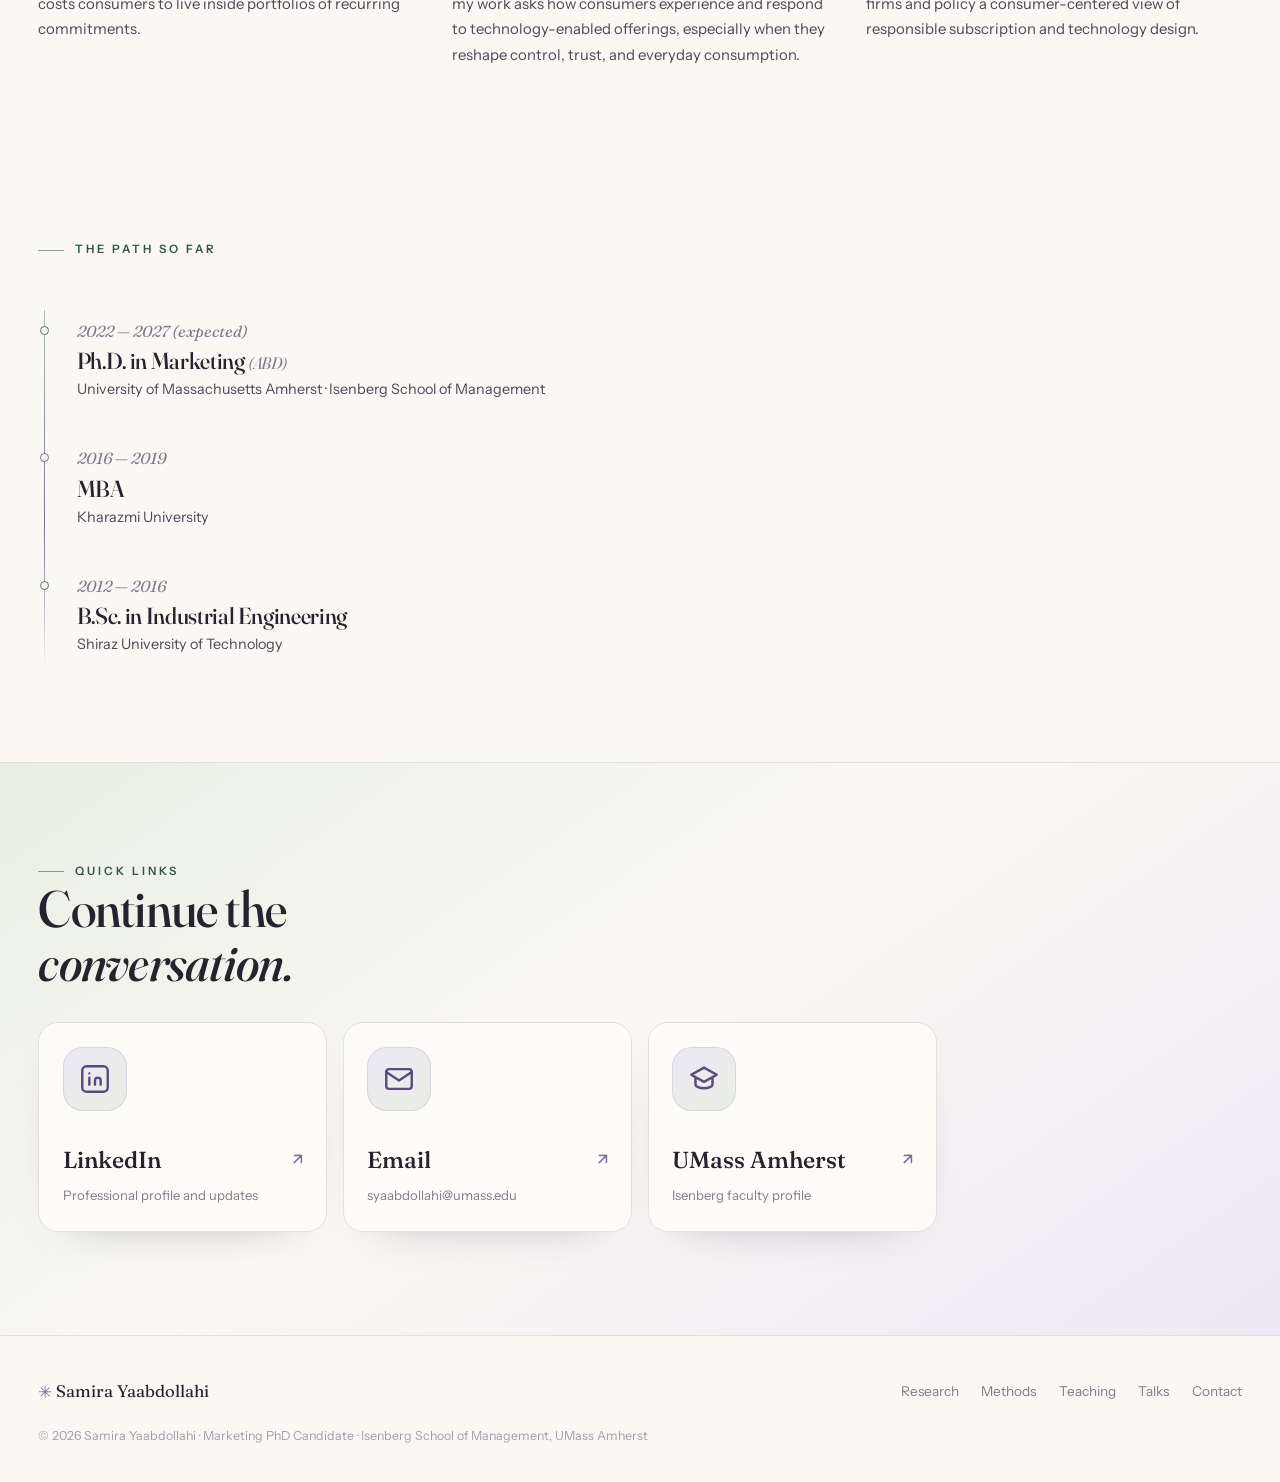
==== commit 27df386b: "Update index.html" ====
--- a/index.html
+++ b/index.html
@@ -140,30 +140,19 @@
               <span class="e-yr">2022 — 2027 (expected)</span>
               <h3>Ph.D. in Marketing <span class="serif-i" style="color:var(--muted);font-size:.72em">(ABD)</span></h3>
               <p class="e-place">University of Massachusetts Amherst · Isenberg School of Management</p>
-              <p class="e-note">Dissertation proposal defended June 2026</p>
             </div>
             <div class="edu-item" data-reveal style="--d:.1s">
               <span class="e-yr">2016 — 2019</span>
               <h3>MBA</h3>
-              <p class="e-place">Kharazmi University · Tehran, Iran</p>
+              <p class="e-place">Kharazmi University</p>
             </div>
             <div class="edu-item" data-reveal style="--d:.2s">
               <span class="e-yr">2012 — 2016</span>
               <h3>B.Sc. in Industrial Engineering</h3>
-              <p class="e-place">Shiraz University of Technology · Shiraz, Iran</p>
+              <p class="e-place">Shiraz University of Technology</p>
             </div>
           </div>
 
-          <aside class="committee" data-reveal style="--d:.15s">
-            <span class="kicker k-violet">Dissertation committee</span>
-            <ul>
-              <li>Dr. Elizabeth Miller <span>co-chair</span></li>
-              <li>Dr. George Milne <span>co-chair</span></li>
-              <li>Dr. Matthew Godfrey <span>member</span></li>
-              <li>Dr. Annie Ding <span>member</span></li>
-              <li>Dr. Jessica Pearlman <span>research methods</span></li>
-            </ul>
-          </aside>
         </div>
       </div>
     </section>
@@ -173,7 +162,6 @@
       <div class="wrap">
         <div class="quick-closing-head" data-reveal>
           <div><span class="kicker">Quick links</span><h2>Continue the <em>conversation.</em></h2></div>
-          <p>Professional profiles and direct contact in one place.</p>
         </div>
         <div class="quick-grid" data-reveal>
           <a class="quick-card" href="https://www.linkedin.com/in/samirayaabdollahi/">
--- a/assets/css/main.css
+++ b/assets/css/main.css
@@ -597,6 +597,12 @@
   font-weight:430;line-height:1.5;max-width:52ch;
 }
 .pub-cite em{color:var(--euca-ink)}
+.pub-note {
+  font-size: 0.82rem;
+  margin-top: 0.45rem;
+  margin-bottom: 0.6rem;
+  color: var(--muted);
+}
 .pub-meta{margin-top:1rem;font-size:.88rem;color:var(--muted)}
 .pub-meta a{color:var(--violet-ink);font-weight:600;border-bottom:1px solid var(--lav)}
 .pub-meta a:hover{border-bottom-color:var(--violet-ink)}
@@ -643,18 +649,40 @@
     linear-gradient(140deg,#3a2f4d,#2e2440 60%,#232c33);
 }
 .lab .kicker{color:#cbbfdd}
-.lab-grid{position:relative;z-index:1;display:grid;grid-template-columns:.95fr 1.05fr;gap:clamp(2rem,5vw,4.5rem);align-items:center}
+.lab-grid{position:relative;z-index:1;display:grid;grid-template-columns:.85fr 1.15fr;gap:clamp(2rem,4vw,3.5rem);align-items:center}
 .lab h2{font-size:clamp(1.9rem,3.4vw,2.8rem);margin-top:1.1rem}
 .lab h2 em{color:#b9d3ba}
 .lab p{margin-top:1.1rem;color:#d8d0e2;max-width:52ch}
 .lab .lab-note{margin-top:1.3rem;font-size:.82rem;color:#a99dbb;font-style:italic;border-left:1.6px solid rgba(203,191,221,.4);padding-left:.9rem;max-width:46ch}
-.lab-photos{position:relative;display:grid;grid-template-columns:1fr 1fr;gap:1.1rem;align-items:start}
+.lab-photos{position:relative;display:grid;grid-template-columns:.8fr 1.2fr;gap:1.2rem;align-items:center}
 .lab-photos .ph{background:linear-gradient(150deg,rgba(255,255,255,.09),rgba(255,255,255,.03));border-color:rgba(255,255,255,.16)}
 .lab-photos .ph::before{background:repeating-radial-gradient(circle at 50% 120%,transparent 0 46px,rgba(255,255,255,.05) 46px 47px)}
 .lab-photos .ph .ph-tag{color:#b3a7c6}
 .lab-photos .ph .ph-tag .n{color:#8f83a4}
-.lab-photos .ph:first-child{aspect-ratio:4/5.2;border-radius:var(--arch)}
-.lab-photos .ph:last-child{aspect-ratio:4/3.4;transform:translateY(2.4rem)}
+.lab-photos .ph:first-child{
+  width:92%;
+  justify-self:end;
+  aspect-ratio:4/5.2;
+  border-radius:var(--arch);
+}
+
+.lab-photos .ph:last-child{
+  width:100%;
+  aspect-ratio:1431/885;
+  transform:none;
+  align-self:center;
+}
+
+.lab-photos .lab-poster{
+  aspect-ratio:auto;
+  transform:translateY(2.4rem);
+}
+
+.lab-photos .lab-poster img{
+  width:100%;
+  height:auto;
+  object-fit:contain;
+}
 
 /* honors — big editorial list */
 .honors li{
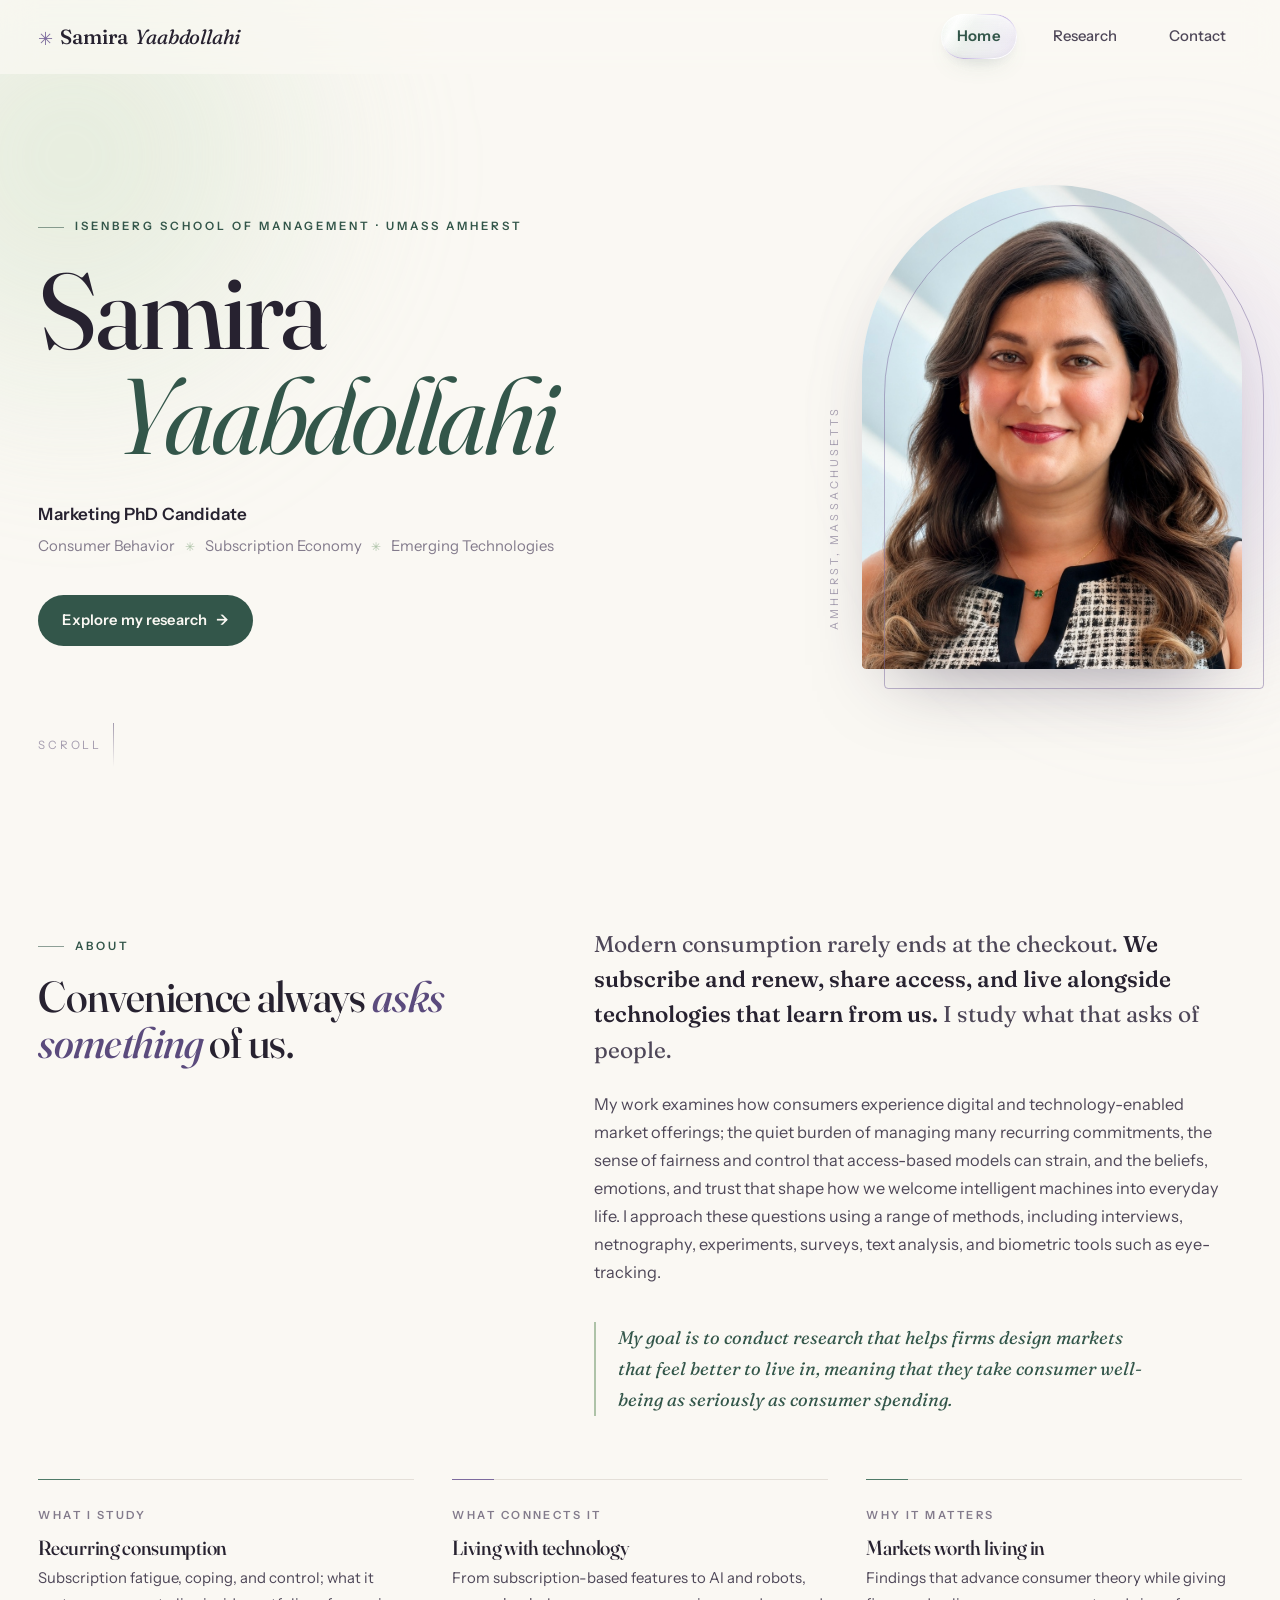
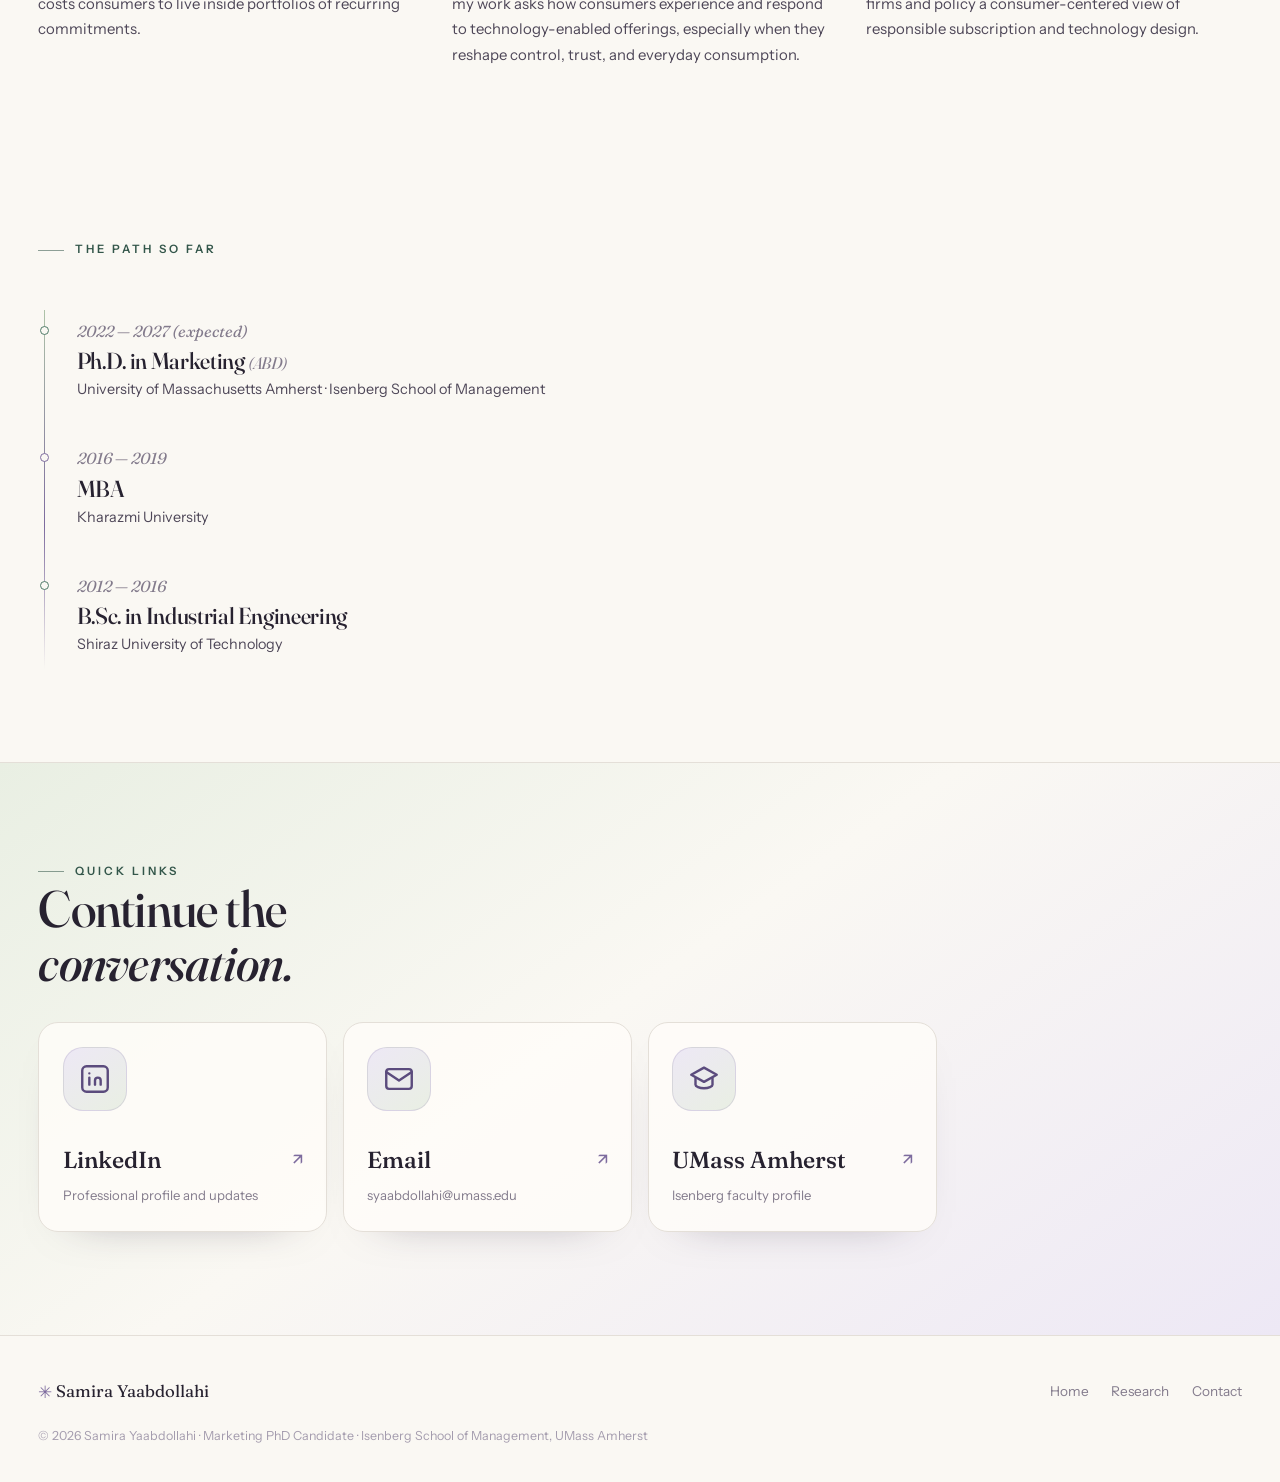
==== commit f49ec01e: "Update index.html" ====
--- a/index.html
+++ b/index.html
@@ -29,13 +29,10 @@
       <a class="wordmark" href="index.html"><span class="mark">✳</span>Samira <em>Yaabdollahi</em></a>
 
       <nav class="nav-links" aria-label="Primary">
-        <a href="index.html">Home</a>
-        <a href="research.html">Research</a>
-        <a href="methods.html">Methods</a>
-        <a href="teaching.html">Teaching</a>
-        <a href="talks.html">Talks</a>
-        <a href="contact.html">Contact</a>
-      </nav>
+  <a href="index.html">Home</a>
+  <a href="research.html">Research</a>
+  <a href="contact.html">Contact</a>
+</nav>
 
       <button class="menu-btn" aria-label="Open menu" aria-expanded="false"><span></span><span></span></button>
     </div>
@@ -43,14 +40,10 @@
 
   <!-- mobile menu -->
   <nav class="mobile-menu" aria-label="Mobile">
-    <a class="mm-link" href="index.html">Home <small>01</small></a>
-    <a class="mm-link" href="research.html">Research <small>02</small></a>
-    <a class="mm-link" href="methods.html">Methods <small>03</small></a>
-    <a class="mm-link" href="teaching.html">Teaching <small>04</small></a>
-    <a class="mm-link" href="talks.html">Talks <small>05</small></a>
-    <a class="mm-link" href="contact.html">Contact <small>06</small></a>
-  </nav>
-
+  <a class="mm-link" href="index.html">Home <small>01</small></a>
+  <a class="mm-link" href="research.html">Research <small>02</small></a>
+  <a class="mm-link" href="contact.html">Contact <small>03</small></a>
+</nav>
   <div id="page">
   <main>
 
@@ -186,12 +179,10 @@
     <div class="wrap foot-inner">
       <span class="foot-name"><span class="mark">✳</span> Samira Yaabdollahi</span>
       <div class="foot-links">
-        <a href="research.html">Research</a>
-        <a href="methods.html">Methods</a>
-        <a href="teaching.html">Teaching</a>
-        <a href="talks.html">Talks</a>
-        <a href="contact.html">Contact</a>
-      </div>
+  <a href="index.html">Home</a>
+  <a href="research.html">Research</a>
+  <a href="contact.html">Contact</a>
+</div>
       <p class="foot-copy">© <span data-year></span> Samira Yaabdollahi · Marketing PhD Candidate · Isenberg School of Management, UMass Amherst</p>
     </div>
   </footer>
